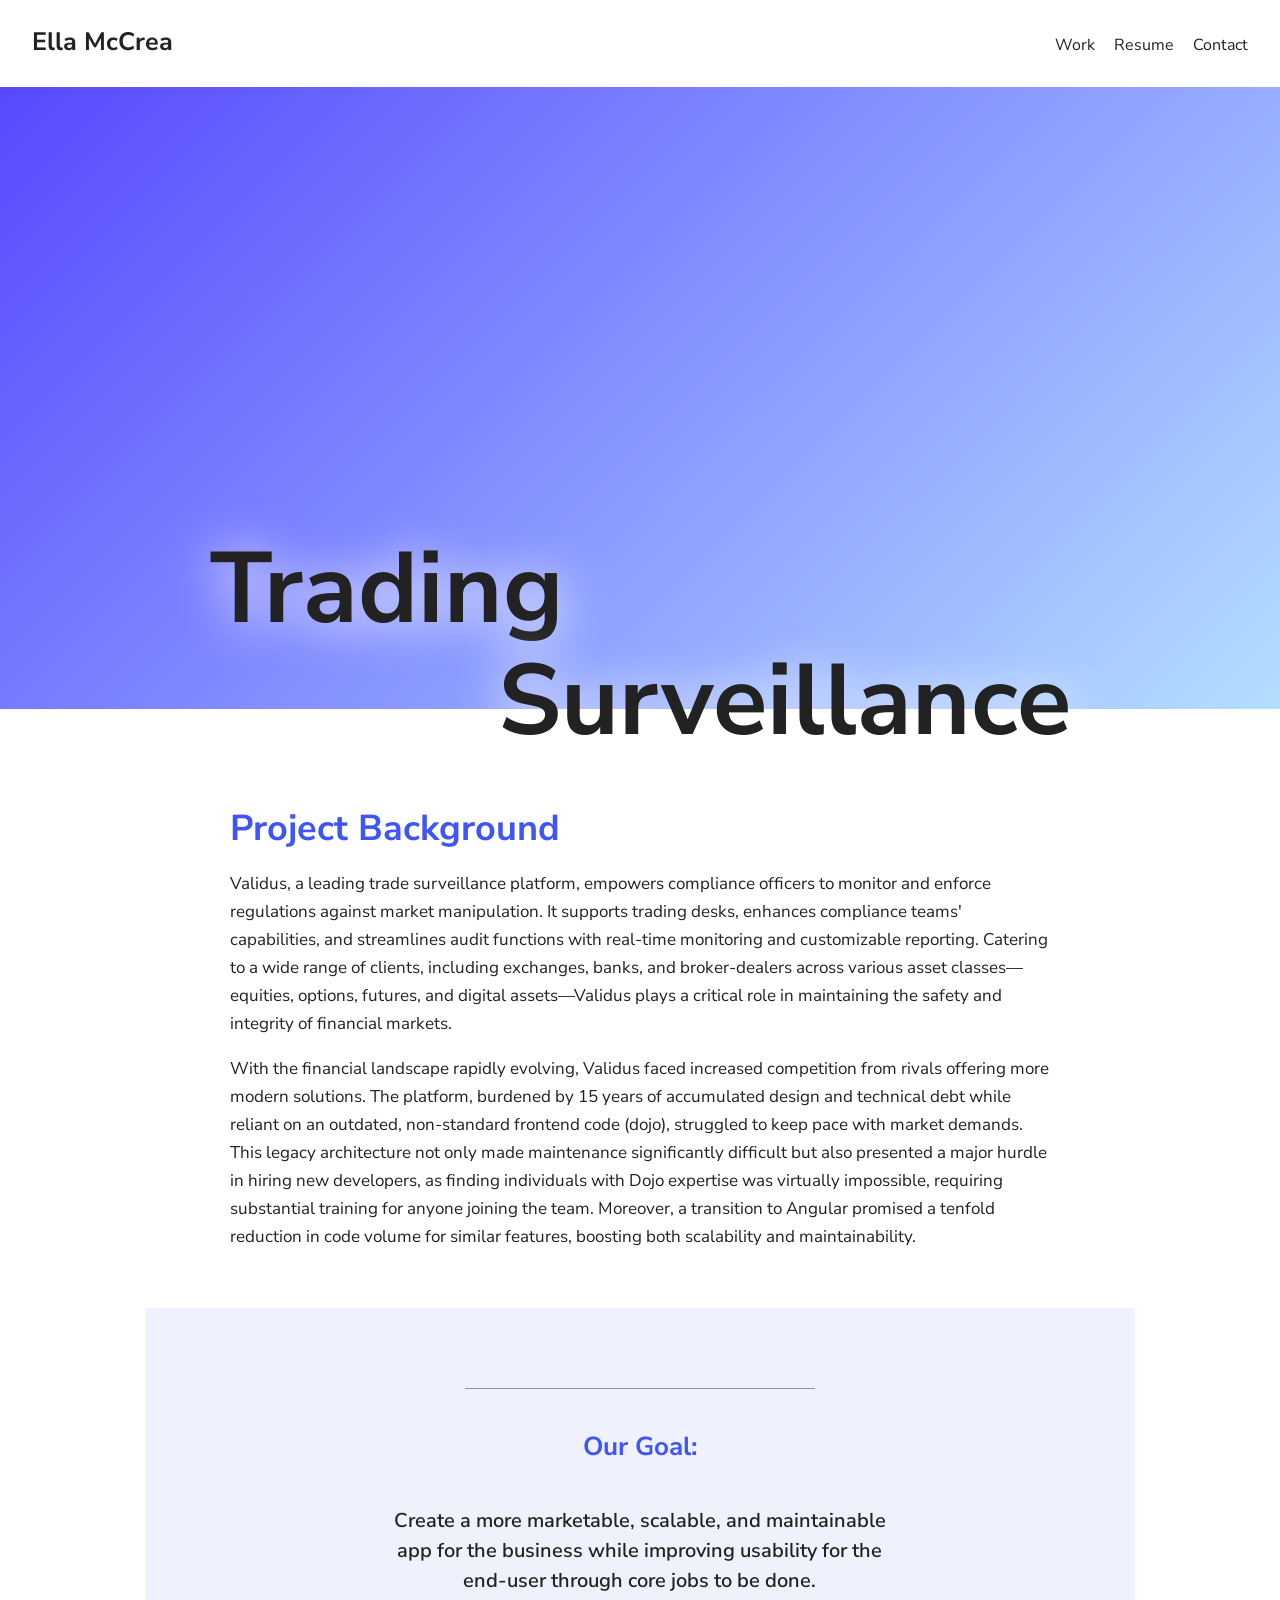
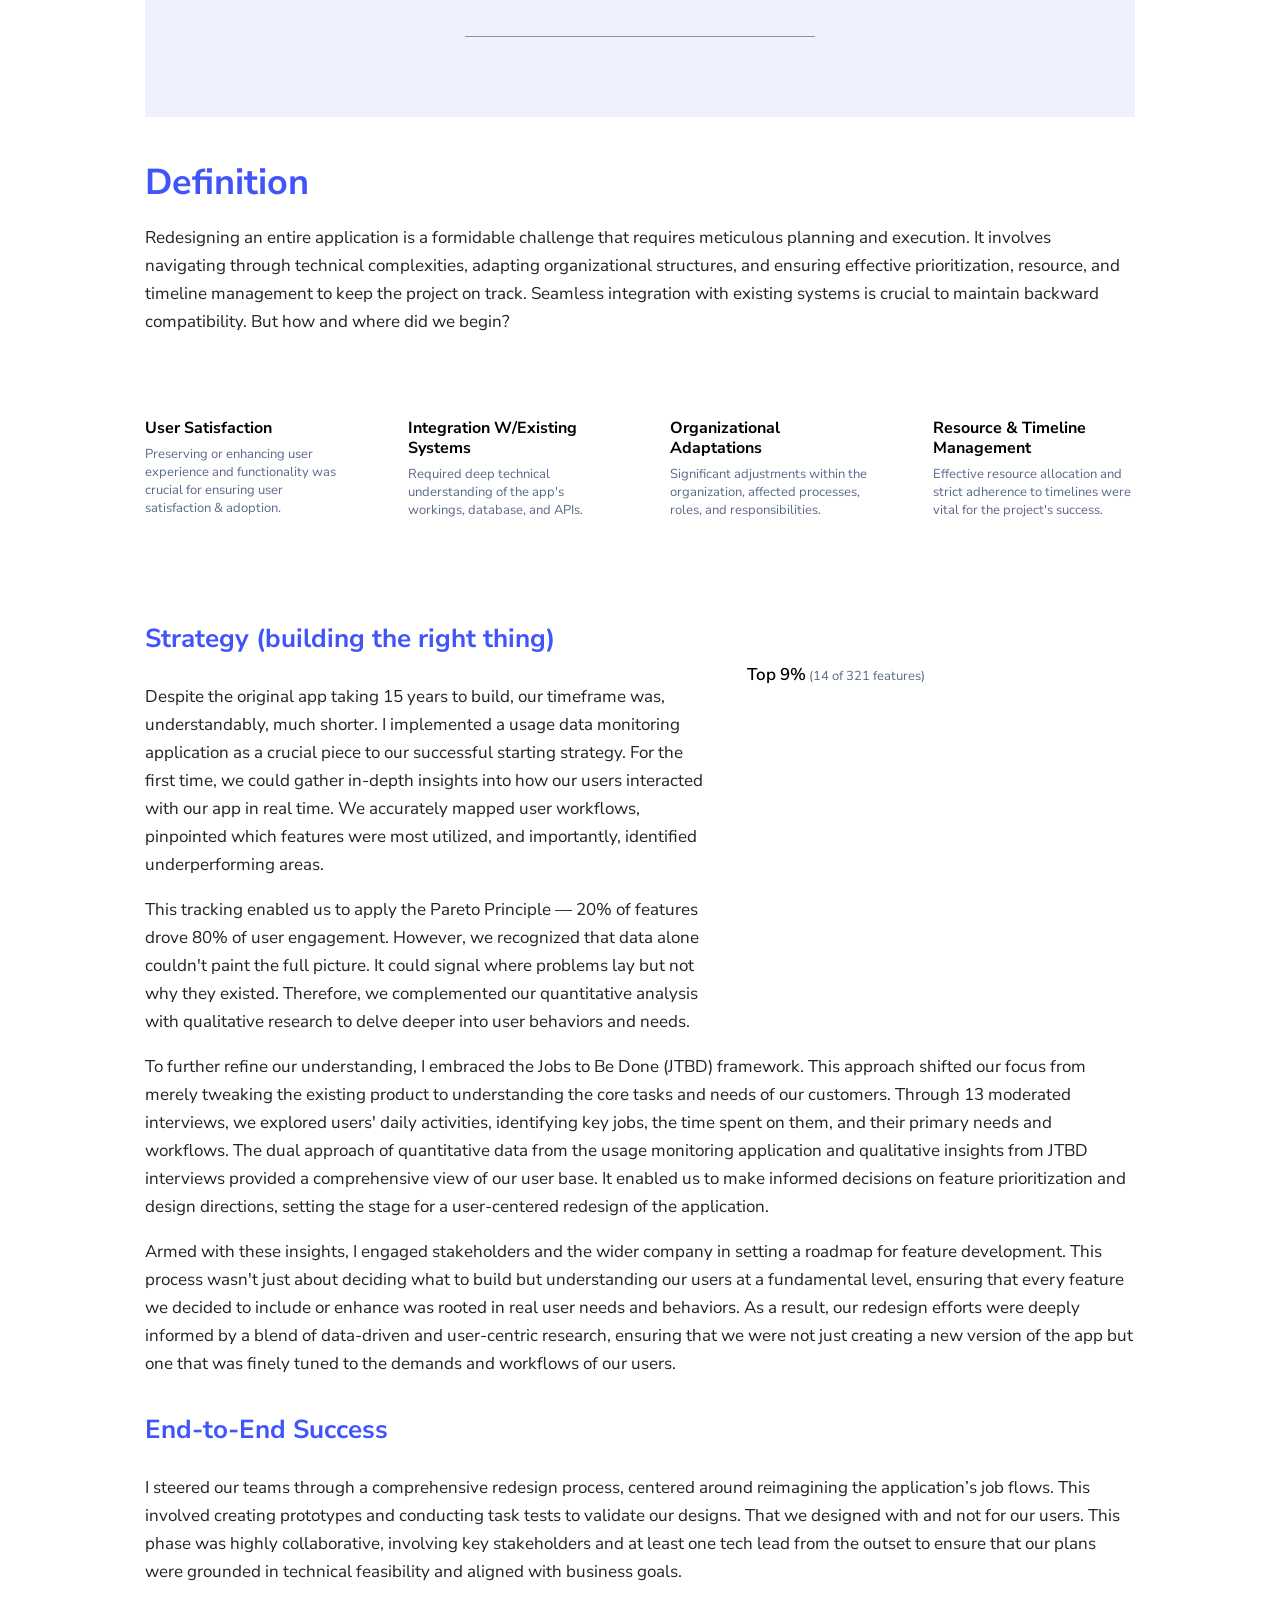
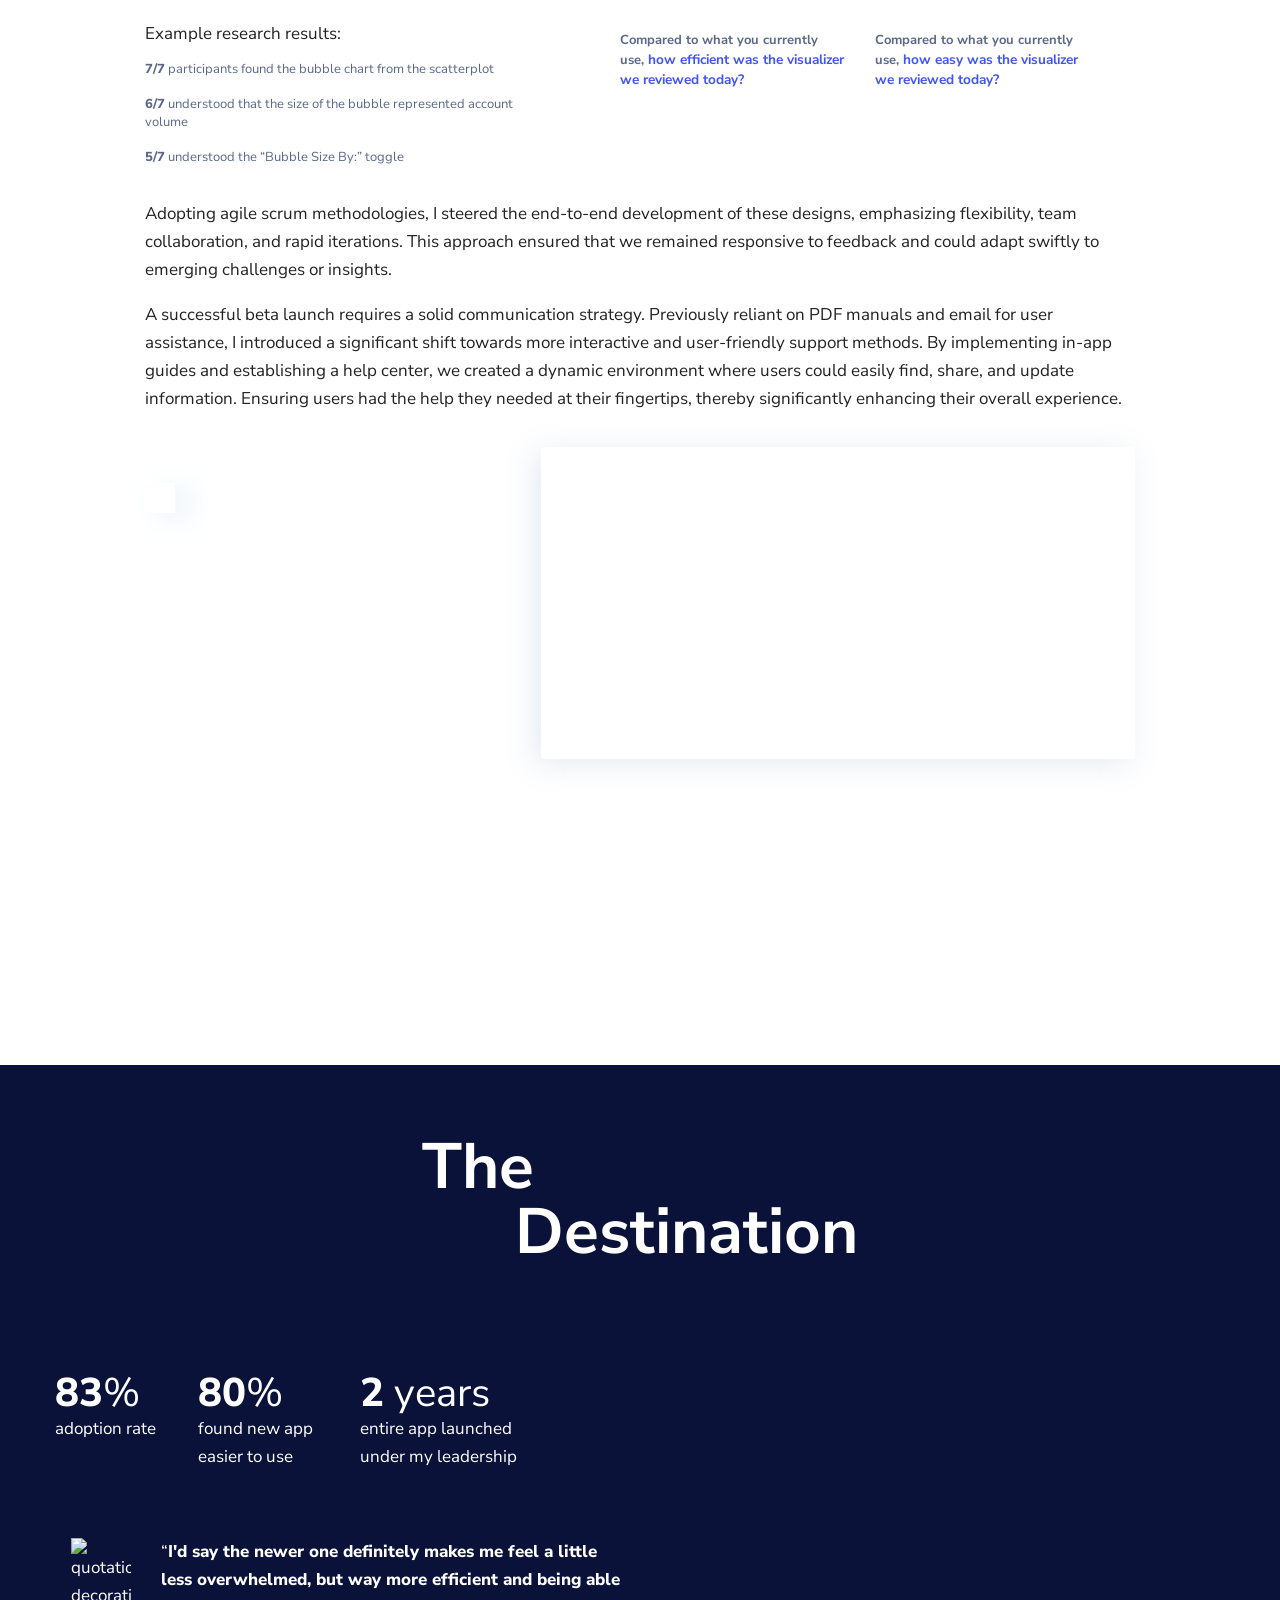
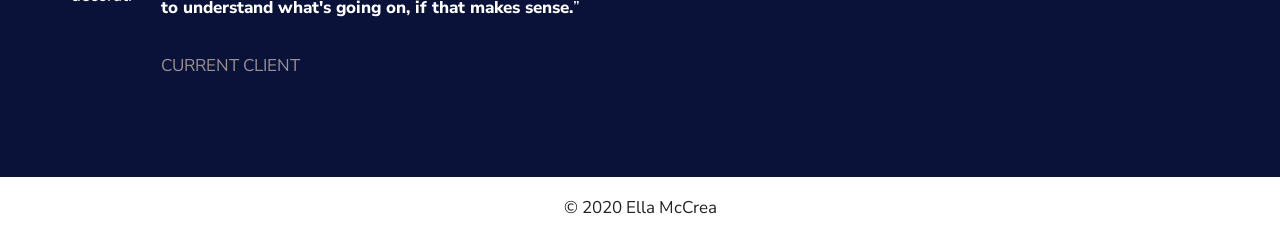
==== Compliance.html @ 506e2f79 "Add files via upload" ====
<!DOCTYPE html>
<html>
    <head>
    	<!-- This is how you create notes that aren't rendered by the browser -->
        <!-- head definitions go here -->
        <!-- there are usually meta tags in here that are used by the search engine -->
        <meta charset="UTF-8">
        <meta name="viewport" content="width=device-width,initial-scale=1">
        <title> Ella McCrea Portfolio</title>
        <link rel="stylesheet" href="style.css">
        <link rel="stylesheet" href="compliance.css">
        <!-- <link rel="stylesheet" href="framework.css"> -->
        <link href="https://fonts.googleapis.com/css2?family=Nunito+Sans:ital,wght@0,400;0,600;0,800;1,400;1,600&display=swap" rel="stylesheet">
        <!-- ^ external style sheet link -->
    </head>
    <body class="compliance">
      <section class="containerFluid nav-container">
        <nav class="website-heading">
            <h1 id="website-heading"><a href="index.html">Ella McCrea</a></h1>
            <ul class="listStyleNone">
                <li><a href="..">Work</a></li>
                <li><a href="images/EllaMcCrea-Resume.pdf" target="_blank">Resume</a></li>
                <li><a href="mailto:lisafrank66@gmail.com?subject=I%20visited%20your%20website">Contact</a></li>
            </ul>
        </nav>
      </section>
      
    <div class="hero containerFluid">
	      	<section class="row textCenter">
	      		<h1 class="headerLine"><span class="left">Trading </span><span class="right">Surveillance</span></h1>
	      	</section>
	</div>
	<main class="container">
      	<section class="row background">
      		<h2 class="colXs12 colMd10 colMdOffset1">Project Background</h2>
      		<p class="colXs12 colMd10 colMdOffset1">Validus, a leading trade surveillance platform, empowers compliance officers to monitor and enforce regulations against market manipulation. It supports trading desks, enhances compliance teams' capabilities, and streamlines audit functions with real-time monitoring and customizable reporting. Catering to a wide range of clients, including exchanges, banks, and broker-dealers across various asset classes&mdash;equities, options, futures, and digital assets&mdash;Validus plays a critical role in maintaining the safety and integrity of financial markets.</p>
			<p class="colXs12 colMd10 colMdOffset1">With the financial landscape rapidly evolving, Validus faced increased competition from rivals offering more modern solutions. The platform, burdened by 15 years of accumulated design and technical debt while reliant on an outdated, non-standard frontend code (dojo), struggled to keep pace with market demands. This legacy architecture not only made maintenance significantly difficult but also presented a major hurdle in hiring new developers, as finding individuals with Dojo expertise was virtually impossible, requiring substantial training for anyone joining the team. Moreover, a transition to Angular promised a tenfold reduction in code volume for similar features, boosting both scalability and maintainability.</p>
      	</section>
      	<section class="row text-center goal">
      		<h3 class="colXs12 colMd8 colMdOffset2">Our Goal:</h3>
      		<p class="colXs12 colMd8 colMdOffset2 lg">Create a more marketable, scalable, and maintainable app for the business while improving usability for the end-user through core jobs to be done.</p>
	      </section>
	      <section class="row definition">
      		<h2 class="colXs12">Definition</h2>
      		<p class="colXs12">Redesigning an entire application is a formidable challenge that requires meticulous planning and execution. It involves navigating through technical complexities, adapting organizational structures, and ensuring effective prioritization, resource, and timeline management to keep the project on track. Seamless integration with existing systems is crucial to maintain backward compatibility. But how and where did we begin?</p>
      	<ul class="colXs12 grid icons listStyleNone">
      		<li class="icon">
      			<img src="images/Compliance-UserSat.svg" alt="">
      			<h4>User Satisfaction</h4>
      			<small>Preserving or enhancing user experience and functionality was crucial for ensuring user satisfaction &amp; adoption.</small>
      		</li>
      		<li class="icon">
      			<img src="images/Compliance-Integration.svg" alt="">
      			<h4>Integration W/Existing Systems</h4>
      			<small>Required deep technical understanding of the app's workings, database, and APIs.</small>
      		</li>
      		<li class="icon">
      			<img src="images/Compliance-Org.svg" alt="">
      			<h4>Organizational Adaptations</h4>
      			<small>Significant adjustments within the organization, affected processes, roles, and responsibilities.</small>
      		</li>
      		<li class="icon">
      			<img src="images/Compliance-roadmap.svg" alt="">
      			<h4>Resource &amp; Timeline Management</h4>
      			<small>Effective resource allocation and strict adherence to timelines were vital for the project's success.</small>
      		</li>
      	</ul>
      	</section>
      	<section class="row strategy">
      		<h3 class="colXs12">Strategy (building the right thing)</h3>
      		<div class="grid colXs12">
	      		<p>Despite the original app taking 15 years to build, our timeframe was, understandably, much shorter. I implemented a usage data monitoring application as a crucial piece to our successful starting strategy. For the first time, we could gather in-depth insights into how our users interacted with our app in real time. We accurately mapped user workflows, pinpointed which features were most utilized, and importantly, identified underperforming areas.</p>
	      		<p>This tracking enabled us to apply the Pareto Principle &mdash; 20% of features drove 80% of user engagement. However, we recognized that data alone couldn't paint the full picture. It could signal where problems lay but not why they existed. Therefore, we complemented our quantitative analysis with qualitative research to delve deeper into user behaviors and needs.</p>
	      	<figure>
	      		<img src="images/Compliance_Features_Clicks.png" alt="">
	      		<figcaption><strong>Top 9%</strong> (14 of 321 features)</figcaption>
	      	</figure>
	      	</div>
	      	<p class="colXs12">To further refine our understanding, I embraced the Jobs to Be Done (JTBD) framework. This approach shifted our focus from merely tweaking the existing product to understanding the core tasks and needs of our customers. Through 13 moderated interviews, we explored users' daily activities, identifying key jobs, the time spent on them, and their primary needs and workflows. The dual approach of quantitative data from the usage monitoring application and qualitative insights from JTBD interviews provided a comprehensive view of our user base. It enabled us to make informed decisions on feature prioritization and design directions, setting the stage for a user-centered redesign of the application.</p>
			<p class="colXs12">Armed with these insights, I engaged stakeholders and the wider company in setting a roadmap for feature development. This process wasn't just about deciding what to build but understanding our users at a fundamental level, ensuring that every feature we decided to include or enhance was rooted in real user needs and behaviors. As a result, our redesign efforts were deeply informed by a blend of data-driven and user-centric research, ensuring that we were not just creating a new version of the app but one that was finely tuned to the demands and workflows of our users.</p>
					<img src="images/Compliance-J2BD.png" alt="">
				</section>
				<section class="row success">
      		<h3 class="colXs12">End-to-End Success</h3>
      		<p class="colXs12">I steered our teams through a comprehensive redesign process, centered around reimagining the application&rsquo;s job flows. This involved creating prototypes and conducting task tests to validate our designs. That we designed with and not for our users. This phase was highly collaborative, involving key stakeholders and at least one tech lead from the outset to ensure that our plans were grounded in technical feasibility and aligned with business goals.</p>
      	</section>
      	<section class="row research">
      		<div class="colXs12 colSm6 colMd4 colLg5">
      				<p>Example research results:</p>
      				<ul class="listStyleNone">
								<li><strong>7/7</strong> participants found the bubble chart from the scatterplot</li>
								<li><strong>6/7</strong> understood that the size of the bubble represented account volume</li>
								<li><strong>5/7</strong> understood the &ldquo;Bubble Size By:&rdquo; toggle</li>
							</ul>
      			</div>
                <div class="questions">
      			<figure class="colXs12 colSm6 colLg3">
      				<figcaption>Compared to what you currently use, <em>how efficient was the visualizer we reviewed today?</em></figcaption>
      				<img src="images/Compliance-efficient.png" alt="">
      			</figure>	
      			<figure class="colXs12 colSm6 colLg3">
      				<figcaption>Compared to what you currently use, <em>how easy was the visualizer we reviewed today?</em></figcaption>
      				<img src="images/Compliance-easy.png" alt="">
      			</figure>
                </div>		
      		</div>
      	</section>
      	<section class="row success">
      		<p class="colXs12">Adopting agile scrum methodologies, I steered the end-to-end development of these designs, emphasizing flexibility, team collaboration, and rapid iterations. This approach ensured that we remained responsive to feedback and could adapt swiftly to emerging challenges or insights.</p>
			<p class="colXs12">A successful beta launch requires a solid communication strategy. Previously reliant on PDF manuals and email for user assistance, I introduced a significant shift towards more interactive and user-friendly support methods. By implementing in-app guides and establishing a help center, we created a dynamic environment where users could easily find, share, and update information. Ensuring users had the help they needed at their fingertips, thereby significantly enhancing their overall experience.</p>
        </section>
        <section class="graphics layered">
            <img src="images/Compliance-Help.png" alt="">
            <video poster="images/Compliance_Video_Poster.png" preload>
                <source src="images/Compliance-video1.mp4" type="video/mp4" />
            </video>
        </section>
            
      	</section>
      	<section class="row video text-center">
                <video playsinline width="800px" height="auto" class="layeredVid" poster="" >
                    <source src="images/Compliance-video2.mp4" type="video/mp4" />
            </video>
      	</section>
      </main>
      <section class="containerFluid last">
      	<div class="row destination">
      		<h3 class="headerLine"><span class="left">The</span><span class="right">Destination</span></h3>
      		<div class="colXs10 colSm6">
      			<ul class="statistics listStyleNone flex">
      				<li><span class="lg"><strong>83</strong>%</span><br/>adoption rate</li>
      				<li><span class="lg"><strong>80</strong>%</span><br/>found new app easier to use</li>
      				<li><span class="lg"><img src="images/Compliance-arrow.svg" alt=""><strong>2</strong> years</span><br/>entire app launched under my leadership</li>
      			</ul>
      			<div class="quote flex">
		      		<img src="images/Compliance-quote.svg" alt="quotation decoration">
		      		<blockquote><strong>I'd say the newer one definitely makes me feel a little less overwhelmed, but way more efficient and being able to understand what's going on, if that makes sense.</strong></blockquote>
		      			<p class="source">Current Client</p>
		      	</div>
      		</div>
      		<img class="colXs6 colXsOffset3 colSm4 colSmOffset1 transparent" src="images/Compliance-FooterUI.png" alt="gif of working prototype">
      	</div>
      </section>

      <footer class="containerFluid">
        <section class="row">
          <div class="colXs12 text-center"><small class="text-center">&copy; 2020 Ella McCrea</small></div>
        </section>
      </footer>
    </body>
  </html>
---- style.css ----
/*
Project: Ella McCrea Portfolio Website;
Description: Standard reset, framework, and global site styles;
Author: Ella McCrea & Paul Capetola;
Version: 7.13.2020;

 * This Cascading Style Sheet contains elements of Twitter Bootstrapv3.1.1 (http://getbootstrap.com)
 * Copyright 2011-2016 Twitter, Inc.
 * Licensed under MIT (https://github.com/twbs/bootstrap/blob/master/LICENSE)
 */
/* ================================================================================================== */

/*--------------------------------------------------------------
>>> TABLE OF CONTENTS:
----------------------------------------------------------------
#1.0.0 - Reset
#2.0.0 - Framework Elements
  #2.1.0 - XS Columns
    #2.1.1 - Structure
    #2.1.2 - Push & Pull
    #2.1.3 - Offsets
    #2.1.4 - Resets
  #2.2.0 - SM Columns
    #2.2.1 - Structure
    #2.2.2 - Push & Pull
    #2.2.3 - Offsets
    #2.2.4 - Resets
  #2.3.0 - MD Columns
    #2.3.1 - Structure
    #2.3.2 - Push & Pull
    #2.3.3 - Offsets
    #2.3.4 - Resets
  #2.4.0 - LG Columns
    #2.4.1 - Structure
    #2.4.2 - Push & Pull
    #2.4.3 - Offsets
    #2.4.4 - Resets
  #2.5.0 - Flex-Row
#3.0.0 - Visibility
#4.0.0 - Alignments & Clearings
#5.0.0 - Typography
  #5.1.0 - Fonts
    #5.1.1 - Raleway
    #5.1.2 - Lato
  #5.2.0 - Typographic Styles
#6.0.0 - Navigation
  #6.1.0 - Basic Navigation Styles
  #6.2.0 - Sticky Navigation Styles
#7.0.0 - Global Elements
  #7.1.0 - Link Styles
  #7.2.0 - List Styles
#8.0.0- Main Portfolio Grid
#9.0.0 Global Portfolio Subpages
#10.0 .0- Footer
#11.0.0 - Global Mobile Responsive

--------------------------------------------------------------*/

/*--------------------------------------------------------------
#1.0.0 - Reset
--------------------------------------------------------------*/
html, body, div, span, applet, object, iframe,
h1, h2, h3, h4, h5, h6, p, blockquote, pre,
a, abbr, acronym, address, big, cite, code,
del, dfn, em, font, ins, kbd, q, s, samp,
small, strike, strong, sub, sup, tt, var,
dl, dt, dd, ol, ul, li,
fieldset, form, label, legend,
table, caption, tbody, tfoot, thead, tr, th, td {
  border: 0;
  font-family: inherit;
  font-size: 100%;
  font-style: inherit;
  font-weight: inherit;
  margin: 0;
  outline: 0;
  padding: 0;
  vertical-align: baseline;
}

html {
  font-size: 62.5%; /* Corrects text resizing oddly in IE6/7 when body font-size is set using em units http://clagnut.com/blog/348/#c790 */
  font-size: 10px; /* Corrects text resizing oddly when browsers zoom text only */
  height: 100%;
  overflow-y: scroll; /* Keeps page centered in all browsers regardless of content height */
  -webkit-text-size-adjust: 100%; /* Prevents iOS text size adjust after orientation change, without disabling user zoom */
  -ms-text-size-adjust:     100%; /* www.456bereastreet.com/archive/201012/controlling_text_size_in_safari_for_ios_without_disabling_user_zoom/ */
}

*,
*:before,
*:after { /* apply a natural box layout model to all elements; see http://www.paulirish.com/2012/box-sizing-border-box-ftw/ */
  -webkit-box-sizing: border-box; /* Not needed for modern webkit but still used by Blackberry Browser 7.0; see http://caniuse.com/#search=box-sizing */
  -moz-box-sizing:    border-box; /* Still needed for Firefox 28; see http://caniuse.com/#search=box-sizing */
  box-sizing:         border-box;
}

body {
  position: relative;
  background: #fff; /* Fallback for when there is no custom background color defined. */
  min-height: 100%;
  overflow-x: hidden;
}

body::before, body::after { content: ''; display: table; }
body::after { clear: both; }

article,
aside,
details,
figcaption,
figure,
footer,
header,
main,
nav,
section {
  display: block;
}

ol,
ul {
  list-style: none;
}

table { /* tables still need 'cellspacing="0"' in the markup */
  border-collapse: separate;
  border-spacing: 0;
}

caption,
th,
td {
  font-weight: normal;
  text-align: left;
}
blockquote:before, q:before { content: "\201C"; }
blockquote:after, q:after { content: "\201D"; }

blockquote, q {
  quotes: '“' 'ˮ' '‘' '’';
}

a:focus {
  outline: thin dotted;
}

a:hover,
a:active {
  outline: 0;
}

a img {
  border: 0;
}

div#primary.content-area { overflow: hidden; }

/*--------------------------------------------------------------
#2.0.0 Framework Elements
--------------------------------------------------------------*/
.container {
  margin-right: auto;
  margin-left: auto;
  padding-left: 15px;
  padding-right: 15px;
}

.containerFluid {
  margin-right: auto;
  margin-left: auto;
}

.container:before,
.container:after,
.containerFluid:before,
.containerFluid:after,
.row:before,
.row:after {
  content: " ";
  display: table;
}
.container:after,
.containerFluid:after,
.row:after {
  clear: both;
}

.row {
  margin-left: -15px;
  margin-right: -15px;
}
.containerFluid > .row {
  margin-left: 0;
  margin-right: 0;
}

.colXs1, .colSm1, .colMd1, .colLg1, .colXs2, .colSm2, .colMd2, .colLg2, .colXs3, .colSm3, .colMd3, .colLg3, .colXs4, .colSm4, .colMd4, .colLg4, .colXs5, .colSm5, .colMd5, .colLg5, .colXs6, .colSm6, .colMd6, .colLg6, .colXs7, .colSm7, .colMd7, .colLg7, .colXs8, .colSm8, .colMd8, .colLg8, .colXs9, .colSm9, .colMd9, .colLg9, .colXs10, .colSm10, .colMd10, .colLg10, .colXs11, .colSm11, .colMd11, .colLg11, .colXs12, .colSm12, .colMd12, .colLg12 {
  position: relative;
  min-height: 1px;
  padding-left: 15px;
  padding-right: 15px;
}

.breakout {
  position: relative;
  display: block;
  width: 100vw;
  margin-left: 0; /* Look into doing this with .js depending on browser support. */
}

.flex {
  display: -webkit-box; 
  display: -moz-box; 
  display: -ms-flexbox; 
  display: -webkit-flex; 
  display: flex;
}
.flex.wrap {
  -webkit-box-lines: multiple;
     -moz-box-lines: multiple;
      -ms-flex-wrap: wrap;
  -webkit-flex-wrap: wrap;
          flex-wrap: wrap;
}

.hide { display: none !important; }
.show { display: block !important; }

.invisible { visibility: hidden; }

.textHide {
  font: 0/0 a;
  color: transparent;
  text-shadow: none;
  background-color: transparent;
  border: 0;
}

.hidden {
  display: none !important;
  visibility: hidden !important;
}

@-ms-viewport {
  width: device-width;
}

/* #2.1.0 XS Columns ******************************************
--------------------------------------------------------------*/
[class^="col"] {
  width: 100%;
}
@media screen and (min-width: 481px) {

/* #2.1.1 - Structure */
.colXs1, .colXs2, .colXs3, .colXs4, .colXs5, .colXs6, .colXs7, .colXs8, .colXs9, .colXs10, .colXs11, .colXs12 {
  float: left;
}

.colXs12 { width: 100%; }
.colXs11 { width: 91.66666667%; }
.colXs10 { width: 83.33333333%; }
.colXs9 { width: 75%; }
.colXs8 { width: 66.66666667%; }
.colXs7 { width: 58.33333333%; }
.colXs6 { width: 50%; }
.colXs5 { width: 41.66666667%; }
.colXs4 { width: 33.33333333%; }
.colXs3 { width: 25%; }
.colXs2 { width: 16.66666667%; }
.colXs1 { width: 8.33333333%; }

/* #2.1.2 Push & Pull */
.colXsPull12 { right: 100%; }
.colXsPull11 { right: 91.66666667%; }
.colXsPull10 { right: 83.33333333%; }
.colXsPull9 { right: 75%; }
.colXsPull8 { right: 66.66666667%; }
.colXsPull7 { right: 58.33333333%; }
.colXsPull6 {  right: 50%; }
.colXsPull5 { right: 41.66666667%; }
.colXsPull4 { right: 33.33333333%; }
.colXsPull3 { right: 25%; }
.colXsPull2 { right: 16.66666667%; }
.colXsPull1 { right: 8.33333333%; }
.colXsPullHalf { right: 4.16666667%; }
.colXsPull0 { right: 0%; }

.colXsPush12 { left: 100%; }
.colXsPush11 { left: 91.66666667%; }
.colXsPush10 { left: 83.33333333%; }
.colXsPush9 { left: 75%; }
.colXsPush8 { left: 66.66666667%; }
.colXsPush7 { left: 58.33333333%; }
.colXsPush6 { left: 50%; }
.colXsPush5 { left: 41.66666667%; }
.colXsPush4 { left: 33.33333333%; }
.colXsPush3 { left: 25%; }
.colXsPush2 { left: 16.66666667%; }
.colXsPush1 { left: 8.33333333%; }
.colXsPushHalf { left: 4.16666667%; }
.colXsPush0 { left: 0%; }

/* #2.1.3 Offsets */
.colXsOffset12 { margin-left: 100%; }
.colXsOffset11 { margin-left: 91.66666667%; }
.colXsOffset10 { margin-left: 83.33333333%; }
.colXsOffset9 { margin-left: 75%; }
.colXsOffset8 { margin-left: 66.66666667%; }
.colXsOffset7 { margin-left: 58.33333333%; }
.colXsOffset6 { margin-left: 50%; }
.colXsOffset5 { margin-left: 41.66666667%; }
.colXsOffset4 { margin-left: 33.33333333%; }
.colXsOffset3 { margin-left: 25%; }
.colXsOffset2 { margin-left: 16.66666667%; }
.colXsOffset1 { margin-left: 8.33333333%; }
.colXsOffsetHalf { margin-left: 4.16666667%; }
.colXsOffset0 { margin-left: 0%; }

/* #2.1.4 Resets */
.colXsReset12 { margin-left: -100%; }
.colXsReset11 { margin-left: -91.66666667%; }
.colXsReset10 { margin-left: -83.33333333%; }
.colXsReset9 { margin-left: -75%; }
.colXsReset8 { margin-left: -66.66666667%; }
.colXsReset7 { margin-left: -58.33333333%; }
.colXsReset6 { margin-left: -50%; }
.colXsReset5 { margin-left: -41.66666667%; }
.colXsReset4 { margin-left: -33.33333333%; }
.colXsReset3 { margin-left: -25%; }
.colXsReset2 { margin-left: -16.66666667%; }
.colXsReset1 { margin-left: -8.33333333%; }
.colXsResetHalf { margin-left: -4.16666667%; }
.colXsReset0 { margin-left: -0%; }

}

/* #2.2.0 SM Columns *******************************************
--------------------------------------------------------------*/
@media (min-width: 768px) {

/* #2.2.1 Structure */
  .container {
    width: 750px;
  }

  .breakout {
    margin-left: calc((100vw - 750px) / -2);
  }

  .colSm1, .colSm2, .colSm3, .colSm4, .colSm5, .colSm6, .colSm7, .colSm8, .colSm9, .colSm10, .colSm11, .colSm12 {
    float: left;
  }

  .colSm12 { width: 100%; }
  .colSm11 { width: 91.66666667%; }
  .colSm10 { width: 83.33333333%; }
  .colSm9 { width: 75%; }
  .colSm8 { width: 66.66666667%; }
  .colSm7 { width: 58.33333333%; }
  .colSm6 { width: 50%; }
  .colSm5 { width: 41.66666667%; }
  .colSm4 { width: 33.33333333%; }
  .colSm3 { width: 25%; }
  .colSm2 { width: 16.66666667%; }
  .colSm1 { width: 8.33333333%; }

/* #2.2.2 Push & Pull */
  .colSmPull12 { right: 100%; }
  .colSmPull11 { right: 91.66666667%; }
  .colSmPull10 { right: 83.33333333%; }
  .colSmPull9 { right: 75%; }
  .colSmPull8 { right: 66.66666667%; }
  .colSmPull7 { right: 58.33333333%; }
  .colSmPull6 { right: 50%; }
  .colSmPull5 { right: 41.66666667%; }
  .colSmPull4 { right: 33.33333333%; }
  .colSmPull3 { right: 25%; }
  .colSmPull2 { right: 16.66666667%; }
  .colSmPull1 { right: 8.33333333%; }
  .colSmPullHalf { right: 4.16666667%; }
  .colSmPull0 { right: 0%; }

  .colSmPush12 { left: 100%; }
  .colSmPush11 { left: 91.66666667%; }
  .colSmPush10 { left: 83.33333333%; }
  .colSmPush9 { left: 75%; }
  .colSmPush8 { left: 66.66666667%; }
  .colSmPush7 { left: 58.33333333%; }
  .colSmPush6 { left: 50%; }
  .colSmPush5 { left: 41.66666667%; }
  .colSmPush4 { left: 33.33333333%; }
  .colSmPush3 { left: 25%; }
  .colSmPush2 { left: 16.66666667%; }
  .colSmPush1 { left: 8.33333333%; }
  .colSmPushHalf { left: 4.16666667%; }
  .colSmPush0 { left: 0%; }

/* #2.2.3 Offsets */
  .colSmOffset12 { margin-left: 100%; }
  .colSmOffset11 { margin-left: 91.66666667%; }
  .colSmOffset10 { margin-left: 83.33333333%; }
  .colSmOffset9 { margin-left: 75%; }
  .colSmOffset8 { margin-left: 66.66666667%; }
  .colSmOffset7 { margin-left: 58.33333333%; }
  .colSmOffset6 { margin-left: 50%; }
  .colSmOffset5 { margin-left: 41.66666667%; }
  .colSmOffset4 { margin-left: 33.33333333%; }
  .colSmOffset3 { margin-left: 25%; }
  .colSmOffset2 { margin-left: 16.66666667%; }
  .colSmOffset1 { margin-left: 8.33333333%; }
  .colSmOffsetHalf { margin-left: 4.16666667%; }
  .colSmOffset0 { margin-left: 0%; }

/* #2.2.4 Resets */
  [class*="colSmReset"]:not(.colSMReset0) { margin-top: 1.48em; }

  .colSmReset12 { margin-left: -100%; }
  .colSmReset11 { margin-left: -91.66666667%; }
  .colSmReset10 { margin-left: -83.33333333%; }
  .colSmReset9 { margin-left: -75%; }
  .colSmReset8 { margin-left: -66.66666667%; }
  .colSmReset7 { margin-left: -58.33333333%; }
  .colSmReset6 { margin-left: -50%; }
  .colSmReset5 { margin-left: -41.66666667%; }
  .colSmReset4 { margin-left: -33.33333333%; }
  .colSmReset3 { margin-left: -25%; }
  .colSmReset2 { margin-left: -16.66666667%; }
  .colSmReset1 { margin-left: -8.33333333%; }
  .colSmResetHalf { margin-left: -4.16666667%; }
  .colSmReset0 { margin-left: -0%; }
}

/* #2.3.0 MD Columns ******************************************
--------------------------------------------------------------*/
@media (min-width: 992px) {

/* #2.3.1 Structure */
  .container {
    width: 970px;
  }

  .breakout {
    margin-left: calc((100vw - 970px) / -2);
  }

  .colMd1, .colMd2, .colMd3, .colMd4, .colMd5, .colMd6, .colMd7, .colMd8, .colMd9, .colMd10, .colMd11, .colMd12 {
    float: left;
  }

  .colMd12 { width: 100%; }
  .colMd11 { width: 91.66666667%; }
  .colMd10 { width: 83.33333333%; }
  .colMd9 { width: 75%; }
  .colMd8 { width: 66.66666667%; }
  .colMd7 { width: 58.33333333%; }
  .colMd6 { width: 50%; }
  .colMd5 { width: 41.66666667%; }
  .colMd4 { width: 33.33333333%; }
  .colMd3 { width: 25%; }
  .colMd2 { width: 16.66666667%; }
  .colMd1 { width: 8.33333333%; }

/* #2.3.2 Push & Pull */
  .colMdPull12 { right: 100%; }
  .colMdPull11 { right: 91.66666667%; }
  .colMdPull10 { right: 83.33333333%; }
  .colMdPull9 { right: 75%; }
  .colMdPull8 { right: 66.66666667%; }
  .colMdPull7 { right: 58.33333333%; }
  .colMdPull6 { right: 50%; }
  .colMdPull5 { right: 41.66666667%; }
  .colMdPull4 { right: 33.33333333%; }
  .colMdPull3 { right: 25%; }
  .colMdPull2 { right: 16.66666667%; }
  .colMdPull1 { right: 8.33333333%; }
  .colMdPullHalf { right: 4.16666667%; }
  .colMdPull0 { right: 0%; }

  .colMdPush12 { left: 100%; }
  .colMdPush11 { left: 91.66666667%; }
  .colMdPush10 { left: 83.33333333%; }
  .colMdPush9 { left: 75%; }
  .colMdPush8 { left: 66.66666667%; }
  .colMdPush7 { left: 58.33333333%; }
  .colMdPush6 { left: 50%; }
  .colMdPush5 { left: 41.66666667%; }
  .colMdPush4 { left: 33.33333333%; }
  .colMdPush3 { left: 25%; }
  .colMdPush2 { left: 16.66666667%; }
  .colMdPush1 { left: 8.33333333%; }
  .colMdPushHalf { left: 4.16666667%; }
  .colMdPush0 { left: 0%; }

/* #2.3.3 Offsets */
  .colMdOffset12 { margin-left: 100%; }
  .colMdOffset11 { margin-left: 91.66666667%; }
  .colMdOffset10 { margin-left: 83.33333333%; }
  .colMdOffset9 { margin-left: 75%; }
  .colMdOffset8 { margin-left: 66.66666667%; }
  .colMdOffset7 { margin-left: 58.33333333%; }
  .colMdOffset6 { margin-left: 50%; }
  .colMdOffset5 { margin-left: 41.66666667%; }
  .colMdOffset4 { margin-left: 33.33333333%; }
  .colMdOffset3 { margin-left: 25%; }
  .colMdOffset2 { margin-left: 16.66666667%; }
  .colMdOffset1 { margin-left: 8.33333333%; }
  .colMdOffsetHalf { margin-left: 4.16666667%; }
  .colMdOffset0 { margin-left: 0%; }

/* #2.3.4 Resets */
  [class*="colMdReset"]:not(.colMdReset0) { margin-top: 1.48em; }

  .colMdReset12 { margin-left: -100%; }
  .colMdReset11 { margin-left: -91.66666667%; }
  .colMdReset10 { margin-left: -83.33333333%; }
  .colMdReset9 { margin-left: -75%; }
  .colMdReset8 { margin-left: -66.66666667%; }
  .colMdReset7 { margin-left: -58.33333333%; }
  .colMdReset6 { margin-left: -50%; }
  .colMdReset5 { margin-left: -41.66666667%; }
  .colMdReset4 { margin-left: -33.33333333%; }
  .colMdReset3 { margin-left: -25%; }
  .colMdReset2 { margin-left: -16.66666667%; }
  .colMdReset1 { margin-left: -8.33333333%; }
  .colMdResetHalf { margin-left: -4.16666667%; }
  .colMdReset0 { margin-left: -0%; }
}

/* #2.4.0 LG Columns ******************************************
--------------------------------------------------------------*/
@media (min-width: 1200px) {

/* #2.4.1 Structure */
  .container {
    width: 1020px;
  }

  .breakout {
    margin-left: calc((100vw - 1170px) / -2);
  }

  .colLg1, .colLg2, .colLg3, .colLg4, .colLg5, .colLg6, .colLg7, .colLg8, .colLg9, .colLg10, .colLg11, .colLg12 {
    float: left;
  }
  
  .colLg12 { width: 100%; }
  .colLg11 { width: 91.66666667%; }
  .colLg10 { width: 83.33333333%; }
  .colLg9 { width: 75%; }
  .colLg8 { width: 66.66666667%; }
  .colLg7 { width: 58.33333333%; }
  .colLg6 { width: 50%; }
  .colLg5 { width: 41.66666667%; }
  .colLg4 { width: 33.33333333%; }
  .colLg3 { width: 25%; }
  .colLg2 { width: 16.66666667%; }
  .colLg1 { width: 8.33333333%; }

/* #2.4.2 Push & Pull */  
  .colLgPull12 { right: 100%; }
  .colLgPull11 { right: 91.66666667%; }
  .colLgPull10 { right: 83.33333333%; }
  .colLgPull9 { right: 75%; }
  .colLgPull8 { right: 66.66666667%; }
  .colLgPull7 { right: 58.33333333%; }
  .colLgPull6 { right: 50%; }
  .colLgPull5 { right: 41.66666667%; }
  .colLgPull4 { right: 33.33333333%; }
  .colLgPull3 { right: 25%; }
  .colLgPull2 { right: 16.66666667%; }
  .colLgPull1 { right: 8.33333333%; }
  .colLgPullHalf { right: 4.16666667%; }
  .colLgPull0 { right: 0%; }
  
  .colLgPush12 { left: 100%; }
  .colLgPush11 { left: 91.66666667%; }
  .colLgPush10 { left: 83.33333333%; }
  .colLgPush9 { left: 75%; }
  .colLgPush8 { left: 66.66666667%; }
  .colLgPush7 { left: 58.33333333%; }
  .colLgPush6 { left: 50%; }
  .colLgPush5 { left: 41.66666667%; }
  .colLgPush4 { left: 33.33333333%; }
  .colLgPush3 { left: 25%; }
  .colLgPush2 { left: 16.66666667%; }
  .colLgPush1 { left: 8.33333333%; }
  .colLgPushHalf { left: 4.16666667%; }
  .colLgPush0 { left: 0%; }

/* #2.4.3 Offsets */  
  .colLgOffset12 { margin-left: 100%; }
  .colLgOffset11 { margin-left: 91.66666667%; }
  .colLgOffset10 { margin-left: 83.33333333%; }
  .colLgOffset9 { margin-left: 75%; }
  .colLgOffset8 { margin-left: 66.66666667%; }
  .colLgOffset7 { margin-left: 58.33333333%; }
  .colLgOffset6 { margin-left: 50%; }
  .colLgOffset5 { margin-left: 41.66666667%; }
  .colLgOffset4 { margin-left: 33.33333333%; }
  .colLgOffset3 { margin-left: 25%; }
  .colLgOffset2 { margin-left: 16.66666667%; }
  .colLgOffset1 { margin-left: 8.33333333%; }
  .colLgOffsetHalf { margin-left: 4.16666667%; }
  .colLgOffset0 { margin-left: 0%; }

/* #2.4.4 Resets */  
  [class*="colLgReset"]:not(.colLgReset0) { margin-top: 1.48em; }

  .colLgReset12 { margin-left: -100%; }
  .colLgReset11 { margin-left: -91.66666667%; }
  .colLgReset10 { margin-left: -83.33333333%; }
  .colLgReset9 { margin-left: -75%; }
  .colLgReset8 { margin-left: -66.66666667%; }
  .colLgReset7 { margin-left: -58.33333333%; }
  .colLgReset6 { margin-left: -50%; }
  .colLgReset5 { margin-left: -41.66666667%; }
  .colLgReset4 { margin-left: -33.33333333%; }
  .colLgReset3 { margin-left: -25%; }
  .colLgReset2 { margin-left: -16.66666667%; }
  .colLgReset1 { margin-left: -8.33333333%; }
  .colSmResetHalf { margin-left: -4.16666667%; }
  .colLgReset0 { margin-left: -0%; }
}

/* #2.5.0 Flex Row *********************************************
--------------------------------------------------------------*/
.flexRow {
  width: 100%;

  display: -webkit-box; 
  display: -moz-box; 
  display: -ms-flexbox; 
  display: -webkit-flex; 
  display: flex; 

  -webkit-box-lines: multiple; 
     -moz-box-lines: multiple; 
      -ms-flex-wrap: wrap; 
  -webkit-flex-wrap: wrap; 
          flex-wrap: wrap; 
}

.row.flexRow {
  width: auto
}


/*--------------------------------------------------------------
#3.0.0 Visibility
--------------------------------------------------------------*/
.screenReader {
  position: absolute !important;
  left: -10000px !important;
  top: auto !important;
  width: 1px !important;
  height: 1px !important;
  overflow: hidden !important;
}

.hide { display: none !important; }
.show { display: block !important; }
.invisible { visibility: hidden; }

.textHide {
  font: 0/0 a;
  color: transparent;
  text-shadow: none;
  background-color: transparent;
  border: 0;
}

.hidden {
  display: none !important;
  visibility: hidden !important;
}

.visibleMobile, 
.visibleXs,
.visibleSm,
.visibleMd,
.visibleLg {
  display: none !important;
}

@media (max-width: 399px) {
  .visibleMobile { display: block !important; }
  table.visibleMobile { display: table; }
  tr.visibleMobile { display: table-row !important; }
  th.visibleMobile,
  td.visibleMobile { display: table-cell !important; }
}

@media (max-width: 767px) {
  .visibleXs { display: block !important; }
  table.visibleXs { display: table; }
  tr.visibleXs { display: table-row !important; }
  th.visibleXs,
  td.visibleXs { display: table-cell !important; }
}

@media (min-width: 768px) and (max-width: 991px) {
  .visibleSm { display: block !important; }
  table.visibleSm { display: table; }
  tr.visibleSm { display: table-row !important; }
  th.visibleSm,
  td.visibleSm { display: table-cell !important; }
}

@media (min-width: 992px) and (max-width: 1199px) {
  .visibleMd { display: block !important; }
  table.visibleMd { display: table; }
  tr.visibleMd { display: table-row !important; }
  th.visibleMd,
  td.visibleMd { display: table-cell !important; }
}

@media (min-width: 1200px) {
  .visibleLg { display: block !important; }
  table.visibleLg { display: table; }
  tr.visibleLg { display: table-row !important; }
  th.visibleLg,
  td.visibleLg { display: table-cell !important; }
}

@media (max-width: 399px) {
  .hiddenMobile { display: none !important; }
}

@media (max-width: 767px) {
  .hiddenXs { display: none !important; }
}

@media (min-width: 768px) and (max-width: 991px) {
  .hiddenSm { display: none !important; }
}

@media (min-width: 992px) and (max-width: 1199px) {
  .hiddenMd { display: none !important; }
}

@media (min-width: 1200px) {
  .hiddenLg { display: none !important; }
}

/*--------------------------------------------------------------
#4.0.0 Alignments & Clearings
--------------------------------------------------------------*/
.affix { position: fixed; }

.alignLeft { display: inline; float: left; }
.alignLeft::after { content: ""; display: table; clear: both; }
.pullLeft { float: left !important; }

.alignRight { display: inline; float: right; }
.alignRight::after { content: ""; display: table; clear: both; }
.pullRight { float: right !important; }

.alignCenter { clear: both; display: block; margin: 0 auto; }
.alignCenter::after { content: ""; display: table; clear: both; }

.textLeft { text-align: left; }

.textRight { text-align: right; }

.textCenter { text-align: center; }

.inlineBlock { display: inline-block; }
.centerBlock { display: block; margin-left: auto; margin-right: auto; }
.block { display: block; }

.displayNone { display: none; }

.pullLeft::before, .pullLeft::after, 
.pullRight::before, .pullRight::after, 
.clear::before, .clear::after { content: ''; display: table; }

.pullLeft::after, 
.pullRight::after, 
.clear::after { clear: both; }


/*--------------------------------------------------------------
#5.0.0 - Typography
--------------------------------------------------------------*/
html {
  font-family: 'Nunito Sans', 'Avenir Next', Helvetica, Arial, Verdana, sans-serif;
  /*src: url("http://www.yoursite.com/fonts/Avenir_Next.otf");  File to be stored at your site */
    font-weight: normal;
  font-style: normal;
}

/* #5.1.0 Fonts ************************************************
--------------------------------------------------------------*/
/* #5.1.1 Raleway (Google Font) */
@font-face {
    font-family: '';
    src: url('../fonts/-webfont.eot');
    src: url('../fonts/-webfont.eot?#iefix') format('embedded-opentype'),
         url('../fonts/-webfont.woff') format('woff'),
         url('../fonts/-webfont.ttf') format('truetype'),
         url('../fonts/-webfont.svg#ralewayextrabold') format('svg');
    font-weight: normal;
    font-style: normal;
}

/* #5.2.0 Typographic Styles ***********************************
--------------------------------------------------------------*/
body {
  color: #222;
  font: 10px 'Nunito Sans', 'Avenir Next', Helvetica, Arial, Verdana, sans-serif;
  line-height: 1.48;
}

h1, h2, h3, h4, h5, h6 {
  font: 64px/1.48 'Nunito Sans', 'Avenir Next', Helvetica, Arial, Verdana, sans-serif;
  font-weight: bold;
}
h2 { 
  font-size: 36px; 
  font-weight: bold; 
  line-height: 52px; 
  padding-bottom: 15px;
}
h3, h4 { 
  font-size: 26px; 
  font-weight: bold; 
  line-height: 36px;
  padding-bottom: 1em; 
}

h4 {
  color: #000;
  font-size: 16px;
  font-weight: bold;
  line-height: 20px;
}

section,
dl, dd, 
ol, ul, 
p {
  font-size: 17px;
  line-height: 28px;
  margin-bottom: 1em;
}

/* Type on smaller screens  */ 
@media (max-width: 767px) {
    section,
    dl, dd, 
    ol, ul, 
    p {
      font-size: 15px;
      line-height: 1.6em;
    }

    .text-center-Sm {
      text-align: center;
    }
    .mb-48-Sm {
      margin-bottom: 48px !important;
    }
}

@media (max-width:  992px) {
  .text-center-Md {
      text-align: center;
    }
}


p.lg { 
  font-family: 'Nunito Sans', 'Avenir Next Demibold', Helvetica, Arial, Verdana, sans-serif; 
  font-weight: 600;
  font-size: 20px; 
  line-height: 30px; 
}

button, 
input, 
select, 
textarea {
  font-size: 18px;
  line-height: 29px;
}

b, 
strong {
  font-family: 'Nunito Sans', 'Avenir Next Demibold', Helvetica, Arial, Verdana, sans-serif;
  font-weight: 800; 
}

 
em, 
i {
  font-style: italic;
  font-size: 105%;
}


.text-center {
  text-align: center;
}


/*--------------------------------------------------------------
#6.0.0 Navigation
--------------------------------------------------------------*/
section.nav-container {
  margin-bottom: 8px;
}
nav {
  margin: 24px 15px 18px;

  display: -webkit-box; 
  display: -moz-box; 
  display: -ms-flexbox; 
  display: -webkit-flex; 
  display: flex;

    -webkit-box-align: baseline; 
       -moz-box-align: baseline; 
       -ms-flex-align: baseline; 
  -webkit-align-items: baseline; 
          align-items: baseline; 

         -webkit-box-pack: justify; 
            -moz-box-pack: justify; 
            -ms-flex-pack: justify; 
  -webkit-justify-content: space-between; 
          justify-content: space-between; 
}

@media screen and (min-width: 481px) {
  nav {
    margin: 24px 32px 18px;
  }
}

nav h1 {
  font-size: 24px;
}
nav h1, 
nav ul, nav li { 
  display: inline-block; 
  margin-bottom: 0;
}
nav li a{ 
  font-size: 16px; 
    display: inline-block;
    margin-left: 15px;
    color: #222;
    text-decoration: none;
}

nav ul { float:right; }

nav.website-heading a {
    background: linear-gradient(to left, rgba(255,255,255,0) 50%, #222 50%) 100% 98% / 220% 1px no-repeat;
    cursor: pointer !important;
    text-decoration: none;
    transition: all .25s ease-in-out;
}
nav.website-heading a:hover, nav.website-heading a:focus,
nav.website-heading a.pageLink {
    background-position: 0 98%;
    color: #000;
    outline: none;
    transition: all .25s ease-in-out;
}

@media screen and (max-width: 399px) {
  nav.website-heading {
    -webkit-box-lines: multiple; 
       -moz-box-lines: multiple; 
        -ms-flex-wrap: wrap; 
    -webkit-flex-wrap: wrap; 
            flex-wrap: wrap; 
  }
  nav.website-heading h1, 
  nav.website-heading ul {
    text-align: center;
    width: 100%;
  }
  nav.website-heading ul {
    margin-top: 18px;
  }
}

/* #6.1.0 Basic Navigation Styles ******************************
--------------------------------------------------------------
nav {
  display: block;
  width: 100%;
  padding: 25px;
  background: rgba(255, 255, 255, 0.9);
  z-index: 1;
  text-align: center;
}

.mainNav, .mainNav .listStyleNone {
  margin: 0 auto;
}

.mainNav li { 
  position: relative; 
  padding: 1em .5em .5em .5em;
  margin: 0 2.5em;
}

nav .mainNav a::after {
  height: 2px;
  background: #AEA199;
}
nav .mainNav a:hover::after, 
nav .mainNav a:focus::after {
  -webkit-transform: translateY(-7px);
     -moz-transform: translateY(-7px);
      -ms-transform: translateY(-7px);
       -o-transform: translateY(-7px);
          transform: translateY(-7px);
}

nav .mainNav .active a:hover::after, 
nav .mainNav.scrollNav .active a:hover::after, 
nav .mainNav .active a:focus::after,
nav .mainNav.scrollNav .active a:focus::after {
  -webkit-transform: none;
     -moz-transform: none;
      -ms-transform: none;
       -o-transform: none;
          transform: none;
}

nav li a, 
nav li a:visited {
  font: normal 3rem "RalewayBody";
  text-decoration: none;
  text-transform: uppercase;
  color: black;
  line-height: .75em;

  -webkit-transition: font-size .75s ease-in-out;
     -moz-transition: font-size .75s ease-in-out;
       -o-transition: font-size .75s ease-in-out;
          transition: font-size .75s ease-in-out;
}

nav li.active a {
  font-family: "RalewayTitle";

  -webkit-transition: color .5s ease-in-out, font-size .75s ease-in-out;
     -moz-transition: color .5s ease-in-out, font-size .75s ease-in-out;
       -o-transition: color .5s ease-in-out, font-size .75s ease-in-out;
          transition: color .5s ease-in-out, font-size .75s ease-in-out;
}

nav li a:hover, nav li a:focus, 
nav li a:visited:hover, nav li a:visited:focus {
  color: #440099;
  outline: none;

  -webkit-transition: color .5s ease-in-out;
     -moz-transition: color .5s ease-in-out;
       -o-transition: color .5s ease-in-out;
          transition: color .5s ease-in-out;
}

nav .mainNav li.active a::after {
  opacity: 1;
  background: #FF5800;
  top: auto;
  bottom: 0;
}

/* #6.2.0 Sticky Navigation Styles *****************************
--------------------------------------------------------------
nav .scrollNav, nav .navbarBrand { 
  position: fixed;
  background-color: #FF5800;
  display: inline-block;
  z-index: 100;
  padding: 10px;
  top: -75px;

  -webkit-transition: -webkit-transform .5s ease-out, box-shadow .3s ease-in-out;
     -moz-transition: -moz-transform .5s ease-out, box-shadow .3s ease-in-out;
       -o-transition: -o-transform .5s ease-out, box-shadow .3s ease-in-out;
          transition: transform .5s ease-out, box-shadow .3s ease-in-out;
}

nav .scrollNav {
  right: 0;
  background-color: white;
  z-index: 50;
  width: 100%;
  text-align: right;
  padding-top: 8px;
  box-shadow: none;
}
nav .scrollNav.stickyNav, 
#notFound nav .scrollNav {
  box-shadow: 0px 0px 50px 0px rgba(0,0,0,0.1);
}

nav .scrollNav.stickyNav, nav .navbarBrand.stickyNav, 
#notFound nav .scrollNav, #notFound nav .navbarBrand {
  -webkit-transform: translateY(75px);
     -moz-transform: translateY(75px);
      -ms-transform: translateY(75px);
       -o-transform: translateY(75px);
          transform: translateY(75px);

  -webkit-transition: -webkit-transform .8s ease-out, box-shadow 1.2s ease-in-out, background-color .5s ease-in-out;
     -moz-transition: -moz-transform .8s ease-out, box-shadow 1.2s ease-in-out, background-color .5s ease-in-out;
       -o-transition: -o-transform .8s ease-out, box-shadow 1.2s ease-in-out, background-color .5s ease-in-out;
          transition: transform .8s ease-out, box-shadow 1.2s ease-in-out, background-color .5s ease-in-out;
}

nav .navbarBrand {
  padding: 0 10px 1px 10px;
  left: 0;
}

nav .navbarBrand img {
  height: 60px;
  padding-top: 5px;
  width: auto;
}

.scrollNav li { margin: 0 1em; }
.scrollNav li a { font-size: 2.25rem; }

nav a.navbarBrand:hover, nav a.navbarBrand:focus {
  background-color: #440099;

  -webkit-transition: background-color .5s ease-in-out;
     -moz-transition: background-color .5s ease-in-out;
       -o-transition: background-color .5s ease-in-out;
          transition: background-color .5s ease-in-out;
}

.mainNav.scrollNav a:hover::after, 
.mainNav.scrollNav a:focus::after {
  -webkit-transform: translateY(-6px);
     -moz-transform: translateY(-6px);
      -ms-transform: translateY(-6px);
       -o-transform: translateY(-6px);
          transform: translateY(-6px);
}
.mainNav.scrollNav li.active a::after {
  bottom: -1px;
}


/*--------------------------------------------------------------
#7.0.0 Global Elements
--------------------------------------------------------------*/
figure { margin: 0; }

img {
    max-width: 100%;
}
.Pad40 {
  padding-top: 40px;
}

.PadB40 {
  padding-bottom: 40px;
}

@media (max-width: 767px) {
   .Pad40Sm{
  padding-top: 40px;
  }
}

/* #7.1.0 Link Styles ******************************************
--------------------------------------------------------------*/
a {
   color: #222;
  font-size: 105%;
  text-decoration: none;
  position: relative;
}

.textDecoNone {
  text-decoration: none;
}

/* #7.2.0 List Styles ******************************************
--------------------------------------------------------------*/
.listStyleNone {
  list-style: none;
}

.listHorizontal li {
  display: inline-block;
}

dl {
  margin-bottom: 25px;
}
dt em::before {
  content: "";
  display: inline-block;
  width: 1em;
}


/*--------------------------------------------------------------
#8.0.0 Main Portfolio Grid
--------------------------------------------------------------*/
.portfolio-grid-basic .grid-item {
    box-shadow: 0 16px 32px rgba(0,0,0,0.1);
    background-size: 101%;
    background-position: center center;
    display: block;
    height: 0;
    transition: background .4s ease-in-out;
    width: 100%;
    padding-top: 63.5%;
    overflow: hidden;
}

@media screen and (min-width: 481px) {
    .portfolio-grid-basic.row [class^="col"] {
        padding: 18px;
    }
    .portfolio-grid-basic.row [class^="col"]:nth-child(odd) {
    padding-left: 32px;
    }
    .portfolio-grid-basic.row [class^="col"]:nth-child(even) {
    padding-right: 32px;
    }
}
@media screen and (min-width: 481px) and (max-width: 991px) {
    .portfolio-grid-basic.row [class^="col"] {
        padding: 12px;
    }
    .portfolio-grid-basic.row [class^="col"]:nth-child(odd) {
        padding-left: 24px;
    }
    .portfolio-grid-basic.row [class^="col"]:nth-child(even) {
        padding-right: 24px;
    }
}

.portfolio-grid-basic .grid-item:hover, 
.portfolio-grid-basic .grid-item:focus {
  background-size: 112%;
}

.portfolio-grid-basic .grid-item img {
    width: 100%;
    max-width: 100%;
    opacity: 0;
    height: auto;
    position: absolute;
    top: 0;
    left: 0;
}

/* GRID ITEM BACKGROUNDS */
.portfolio-grid-basic .grid-item#mole-draw {
  background-image: url(images/MolecularDrawing.jpg);
}
.portfolio-grid-basic .grid-item#scheduler {
  background-image: url(images/Scheduler.jpg);
}
.portfolio-grid-basic .grid-item#bafs {
  background-image: url(images/Bafs.jpg);
}
.portfolio-grid-basic .grid-item#audit-analytics {
  background-image: url(images/AuditAnalytics.jpg);
}
.portfolio-grid-basic .grid-item#roam {
  background-image: url(images/Roam.jpg);
}
.portfolio-grid-basic .grid-item#heb {
  background-image: url(images/HEB.jpg);
}
.portfolio-grid-basic .grid-item#compliance {
  background-image: url(images/Compliance.png);
}

/* Password Protected Grid Styles */
.portfolio-grid-basic .grid-item#compliance:after, .portfolio-grid-basic .passwordProtected .security {
  opacity: 0;
  transition: all .2s ease-in-out;
}
.portfolio-grid-basic .grid-item#compliance:hover:after, .portfolio-grid-basic .grid-item#compliance:focus:after, .portfolio-grid-basic .grid-item#compliance:focus-within:after, .portfolio-grid-basic .grid-item#compliance:active:after, 
.portfolio-grid-basic .passwordProtected:hover .security, .portfolio-grid-basic .passwordProtected:focus .security, .portfolio-grid-basic .passwordProtected:focus-within .security, .portfolio-grid-basic .passwordProtected:active .security, 
.portfolio-grid-basic .passwordProtected:hover .grid-item:after, .portfolio-grid-basic .passwordProtected:focus .grid-item:after, .portfolio-grid-basic .passwordProtected:focus-within .grid-item:after, .portfolio-grid-basic .passwordProtected:active .grid-item:after {
  opacity: 1;
}


/*--------------------------------------------------------------
#8.1.0 Password Protected Protfolio Gird
--------------------------------------------------------------*/


.gradient-overlay::after{
    content: ""; /* Essential for display */
    position: absolute;
    top: 0;
    left: 0;
    right: 0;
    bottom: 0;
    background: linear-gradient(to bottom right, #584AFF, #7E89FF, #9FCEFF); /* Gradient from top-left to bottom-right */
   mix-blend-mode: multiply; /* Using multiply blend mode */
    pointer-events: none; /* This allows interaction with elements below the overlay */
}

.passwordProtected {
    display: flex;
    justify-content: center;
    align-items: center;
}
.passwordProtected:hover{
    background-size: 112%;
}

.passwordProtected div { 
    position: absolute;
    z-index: 2;
    /*display: none; */
  }

.passwordProtected:hover div { 
    position: absolute;
    z-index: 2;
    display: block;
  }

.passwordProtected img {
 /* mask-image: linear-gradient(to bottom, #7E89FF 10%, #7E89FF 100%);
  -webkit-mask-image: linear-gradient(to bottom, rgba(0, 0, 0, 0) 0%, rgba(0, 0, 0, 0.65) 100%);
  inear-gradient(126.97deg, #584AFF -19.62%, #7E89FF 44.79%, #9FCEFF 97.48%);*/
}

/*-- floating input */ 

/* Base styling for the input */
input#password {
    width: 100%; /* Adjust the width as necessary, or use max-width for responsiveness */
    padding: 10px 20px; /* Adjust padding to match the design */
    border: none; /* Removes the default border */
    outline: none; /* Removes the blue outline on focus */
    border-radius: 10px; /* Rounded corners, adjust as necessary */
    box-shadow: 0 4px 6px rgba(0, 0, 0, 0.1); /* Subtle shadow, adjust as necessary */
    font-size: 15px; /* Adjust font size as necessary */
    background-color: #fff; /* Light background color */
}

/* Placeholder styling */
input#password::placeholder {
    color: #aaa; /* Placeholder text color, adjust as necessary */
    font-style: italic; /* Italic font style for placeholder */
}




/*--------------------------------------------------------------
#9.0.0 Global Portfolio Subpages
--------------------------------------------------------------*/
/* #9.1.0 Hero Section *****************************************
--------------------------------------------------------------*/
.headerLine {
    font-size: 100px;
    line-height: 112px;
    display: flex;
    flex-wrap: wrap;
    width: 1020px;
    max-width: 100%;
    margin: 0 auto -60px;
}
.headerLine .left, 
.headerLine .right {
    width: 100%;
}
.headerLine .left {
    text-align: left;
}
.headerLine .right {
    text-align: right;
}
@media screen and (max-width: 991px) {
    h1.headerLine {
        padding-left: 32px;
        padding-right: 32px;
        max-width: 100%;
    }
}
@media screen and (max-width: 599px) {
    h1.headerLine {
        font-size: 64px;
        line-height: 85px;
    }
}
@media screen and (max-width: 480px) {
    h1.headerLine {
        font-size: 48px;
        line-height: 60px;
    }
    h1.headerLine .left, 
    h1.headerLine .right {
        text-align: center;
    }
}


.hero {
  margin-bottom: 94px;
}
/* Goal Styles */
.goal {
  background: #F9F7FA;
  padding: 80px;
  margin: 40px 0px;
}
.goal:before , .goal:after {
  content: "";
  display: block;
  height: 1px;
  width:350px;
  max-width: 100%;
  background: #999292;
  margin: auto;
}
.goal h3 {
  margin-top:40px;
}

.goal p {
  margin-top:15px;
  margin-bottom:40px;
}

@media screen and (max-width: 767px) {
  .goal {
    padding: 80px 60px;
  }
}
@media screen and (max-width: 480px) {
  .goal {
    margin-left: -15px;
    margin-right: -15px;
    width: calc(100% + 30px);
    padding: 60px 48px;
  }
}

figcaption {
  font-size: 13px;
  padding: 10px 0px;
}

/* Quote Styles */
.quote {
  padding:70px 0px;
}
@media screen and (max-width: 991px) {
  .quote {
    padding: 36px 0;
  }
}

.color-quote + blockquote {
    margin-top: 42px;
}
.quote img {
  margin-bottom: 42px;
}

.source {
  text-transform: uppercase;
  color: #999292;
  padding: 30px;
}


/* List styles */

ul.color {
  list-style: none;
  padding: 0;
  margin: 0;
}

.color li {
    padding-left: 27px;
    position: relative; 
    text-indent: 0;
    margin-bottom: .5em;
}
.color li::before {
    content: "• ";
    color: #AD69FE;
    position: absolute;
    left: 4px;
}

/* last section on subpages*/

.last{
  margin-top: 100px;
  background: linear-gradient(45deg, rgba(160,107,254,1) 0%, rgba(210,101,255,1) 100%);
}

.last div.row {
  max-width: 1200px;
    margin-left: auto;
    margin-right: auto;
}

.last img:first-child {margin-top: -70px;}

.last h3.headerLine {
  font-size: 64px;
    line-height: 65px;
    color: #222;
    width: 436px;
    margin: 0;
    margin-top: -36px;
}
.last .quote img {
   margin-top: 20px;
}

@media screen and (max-width: 767px) {
  .destination h3.headerLine {
    margin: auto;
  }
}
@media screen and (max-width: 599px) {
  .destination h3.headerLine {
    font-size: 48px;
    line-height: 60px;
    width: 320px;
    max-width: 100%;
  }
}

.white {color:white;}

.last .white .source {
  color:white;
  padding: 20px 0px;
}



/*--------------------------------------------------------------
#10.0.0 Footer
--------------------------------------------------------------
#content {
  padding-bottom: 125px;
}
@media screen and (min-width: 992px) {
  #content {
    padding-bottom: 300px;
  }
}

footer {
  background: white;
  border-top: 2px solid #AEA199;
  padding: 30px 0 0;
  color: #666;

  position: absolute;
  width: 90%;
  left: 5%;
  bottom: 0;
}

footer .flexRow {
         -webkit-box-pack: justify; 
            -moz-box-pack: justify; 
            -ms-flex-pack: justify; 
  -webkit-justify-content: space-between; 
          justify-content: space-between; 
}

footer small { 
  font-size: 1.4rem;
  text-transform: uppercase;
  margin-top: -3px;
}

footer .social img {
  width: 35px;
  height: 35px;
  margin: 0 10px;
}

footer .social a:hover img {
  display: none;
}
footer .social a:hover img.hover {
  display: inline-block;
}

footer a::after, footer a:hover::after {
  display: none;
}

@media (min-width: 753px) {
  footer { padding: 30px 50px 15px; }
  footer .copyright br { display: none; }
  footer small { padding-top: 1rem; margin-top: 0; }
}

@media screen and (min-width: 992px) {
  footer { padding: 30px 75px 15px; }
}

@media screen and (max-width: 600px) {
  footer .flexRow {
           -webkit-box-pack: center; 
              -moz-box-pack: center; 
              -ms-flex-pack: center; 
    -webkit-justify-content: center; 
            justify-content: center; 
  }
  footer .copyright {
    width: 100%;
    text-align: center;
    margin-bottom: 20px;
  }
  footer .copyright br {
    display: none;
  }
}
*/
/*--------------------------------------------------------------
# Smaller home grid no shadow
--------------------------------------------------------------*/

.portfolio-grid-basic .grid-item {
  box-shadow: none;

}

.portfolio-grid-basic.row [class^="col"] {
  padding: 5px;
}


/*--------------------------------------------------------------
#11.0.0 Global Mobile Responsive
--------------------------------------------------------------*/


/* Extra small devices (phones, 600px and down) */
@media only screen and (max-width: 600px) {...}

/* Small devices (portrait tablets and large phones, 600px and up) */
@media only screen and (min-width: 600px) {...}

/* Medium devices (landscape tablets, 768px and up) */
@media only screen and (min-width: 768px) {
  .portfolio-grid-basic {}  
}

/* Large devices (laptops/desktops, 992px and up) */
@media only screen and (min-width: 992px) {...}

/* Extra large devices (large laptops and desktops, 1200px and up) */
@media only screen and (min-width: 1200px) {...}
---- compliance.css ----
/*
Project: Ella McCrea Portfolio Website;
Description: Standard reset, framework, and global site styles;
Author: Ella McCrea & Paul Capetola;
Version: 4.05.2023;

 * This is subpage css for compliance
 */
/* ================================================================================================== */

/*--------------------------------------------------------------
>>> TABLE OF CONTENTS:
----------------------------------------------------------------
#1.0.0 - Color, Sizing, specific 
--------------------------------------------------------------*/
.compliance .hero {
  background-image: url("images/Compliance-Hero.png"), linear-gradient(-45deg, #b4deff, #5849ff);
  background-position: calc(50% + 3vw) calc(100% + 7vw), center center;
  background-size: 100vw, cover;
  background-repeat: no-repeat;
  height: 622px;
}

.compliance h1.headerLine {
    width: 861px;
    position: relative;
    bottom: -446px;
    text-shadow: 0px 4px 50px #ffffff;
}
.compliance figcaption em, .compliance h2, .compliance h3 {
  color:#3F55FA;
}
.compliance figcaption {
 color: #5B688B;
}
.compliance figcaption em{
  font-style: normal;
}
.compliance figcaption strong {
  color: #000;
  font-size: 17px;
  font-weight: 600;
}
.compliance .goal {
  background: #eff2fc;
}

.icon {line-height: 0; }
.icon small, .research li { 
  color: #5B688B;
  font-size: 13px; 
  line-height: 18px;
}

.icon h4 { margin: 26px 0 7px; padding-bottom: 0; }
.icons.grid { 
  margin: 34px 0 85px; 
  display: grid; 
  grid-template-columns: repeat(4, 1fr);
  grid-gap: 60px;
  grid-template-rows: auto;
  justify-content: space-between;
  align-content: space-between;
}

.strategy figure { text-align: center; }
.strategy figcaption { text-align: left; margin-left: 4%; }

.strategy .grid {
  display: grid;
  grid-template-columns: repeat(12, 1fr);
  grid-template-rows: repeat(3, auto);
  grid-column-gap: 15px;
  justify-content: space-between;
}
.strategy .grid p { 
  grid-column: 1 / span 7;
}
.strategy .grid figure { 
  margin-top: -60px;
  grid-column: 8 / span 5;
  grid-row: 1 / span 3;
}

.research ul { line-height: 0; margin-top: -5px; }
.research li { margin-bottom: 17px; }
.research figcaption {
  font-weight: bold;
  line-height: 20px;
  margin-bottom: 6px;
}
.research figure img { width: 150px; }

.compliance .last {
  background: #0a1239;
  color: #fff;
  background-image: url("images/Compliance-EventusBG.png");
  background-position: center;
  background-size: 100%, cover;
  background-repeat: no-repeat;
}

.compliance .last .headerLine { 
  margin: 70px auto 50px; 
  color: #fff;
  max-width: 100%;
}
.compliance .last .statistics {
  width: 480px;
  max-width: 100%;
  justify-content: space-between;
}
.compliance .last .statistics li:nth-child(2) {
  max-width: 120px;
}
.compliance .last .statistics li:nth-child(3){
  max-width: 175px;
}
.compliance .last .statistics .lg {
  font-size: 40px;
}
.compliance .last .quote { 
  padding: 50px 0; 
  flex-wrap: wrap;
  align-items: flex-start; 
  justify-content: flex-end;
}
.compliance .last .quote img {
  width: 60px;
  margin: 0;
  margin-right: 30px;
}
.compliance .last .quote blockquote, .compliance .last .quote .source { width: calc(100% - 106px); max-width: 100%; }
.compliance .source { padding: 30px 0; }

.graphics.layered {
  display: block;
  position: relative;
  width: 100%;
}
.graphics.layered video {
  position: absolute;
  right: 0;
  width: 60%;
  top: 0;
  border: 15px solid white;
  border-radius: 4px;
  box-shadow: -6px 5px 30px #658aa82b;
}
.graphics.layered img {
  width: 55%;
  margin-top: 36px;
  border: 15px solid white;
  box-shadow: 14px 5px 30px #e7f1f9;

}

.compliance .last {
  background-image: url("images/Compliance-FooterUI.png"), url("images/Compliance-EventusBG.png");
  background-position: 100% 100%, center;
  background-size: 40%, cover;
}
.compliance .last img.transparent { opacity: 0; }

/*--------------------------------------------------------------
#2.0.0 - Media Specific 
--------------------------------------------------------------*/
@media screen and (min-width:1200px) {
  .research .colLg3:first-of-type { margin-left: 50px; }
  .compliance .hero {
    background-position: calc(50% + 34px) calc(100% + 90px), center center;
    background-size: 1250px, cover;
  }
}
@media screen and (min-width: 992px) and (max-width: 1199px) {
  .research .questions, .research .questions figure {
    display: flex;
  }
  .research .questions figure {
    flex-wrap: wrap;
  }
  .research .questions figure img {  
    align-self: flex-end;
  }
}
@media screen and (max-width:991px) {
  .strategy .grid p { 
    grid-column: 1 / span 12;
  }
  .strategy .grid p:first-child { 
    grid-column: 1 / span 6;
  }
  .strategy .grid figure { 
    margin-top: -10px;
    grid-column: 7 / span 6;
  }
}
@media screen and (max-width: 767px) {
  .compliance .hero {
    height: 450px;
    background-size: contain, cover;
    background-position: calc(50% - 5px) calc(100% + 1px), center center;        
  }
  .compliance h1.headerLine {
    bottom: -280px;
  }
  .icons.grid { grid-template-columns: repeat(2,1fr); }
}
@media screen and (min-width:481px) and (max-width: 767px) {
  .research .questions, .research .questions figure { 
    display: flex;
    width: 100%;
  }
  .research .questions figure {
    flex-wrap: wrap;
    width: 50%;
  }
  .research .questions figure img {  
    align-self: flex-end;
  }
}

@media screen and (max-width: 599px) {
  .compliance h1.headerLine {
    bottom: -360px;
  }
  .strategy .grid figure { margin: 0; }
}

@media screen and (max-width:  480px) {
  .compliance h1.headerLine {
    bottom: -390px;
  }
  .strategy .grid p:first-child, .strategy .grid figure { 
    grid-column: 1 / span 12;
  }
  .strategy .grid figure { grid-row: 3; }
  .research .questions { width: 375px; max-width: 100%; }
}

@media screen and (max-width: 360px) {
  .compliance .hero {
    background-size: calc(100vw + 120px), cover;
  }
}
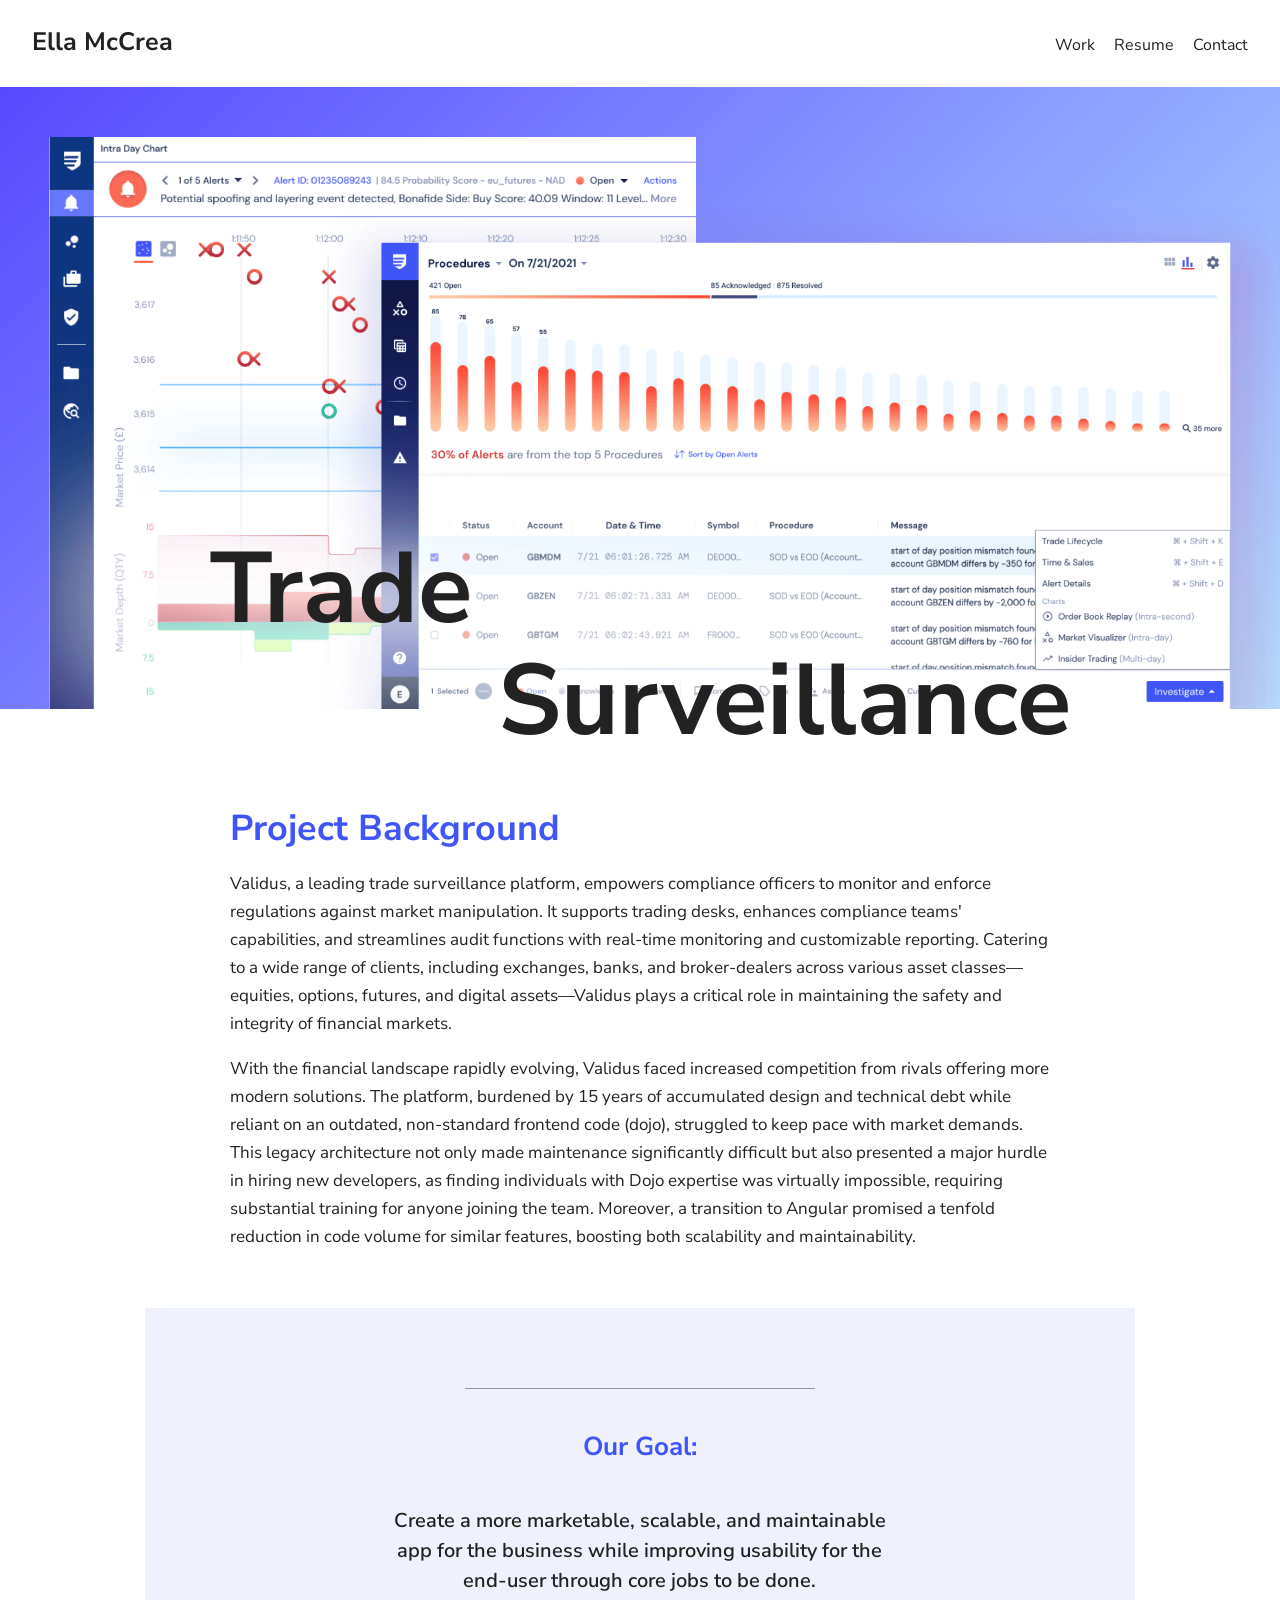
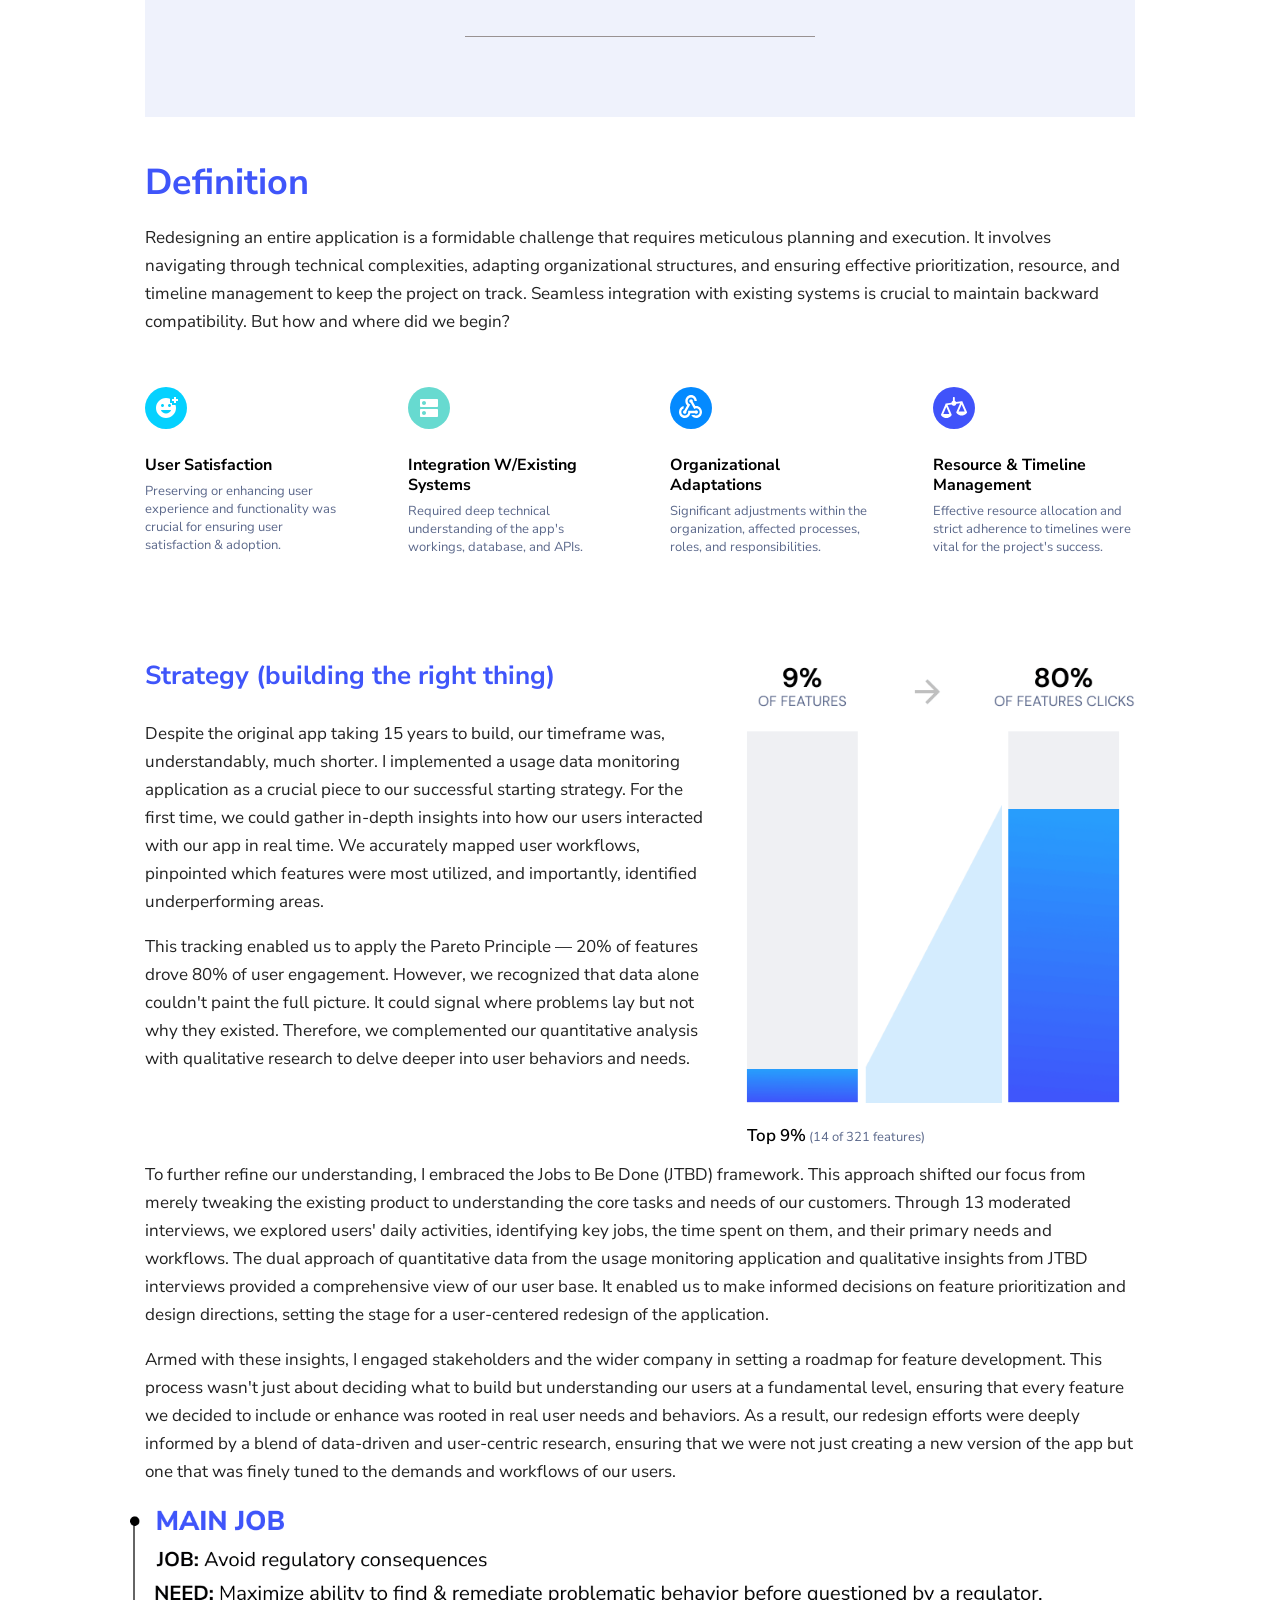
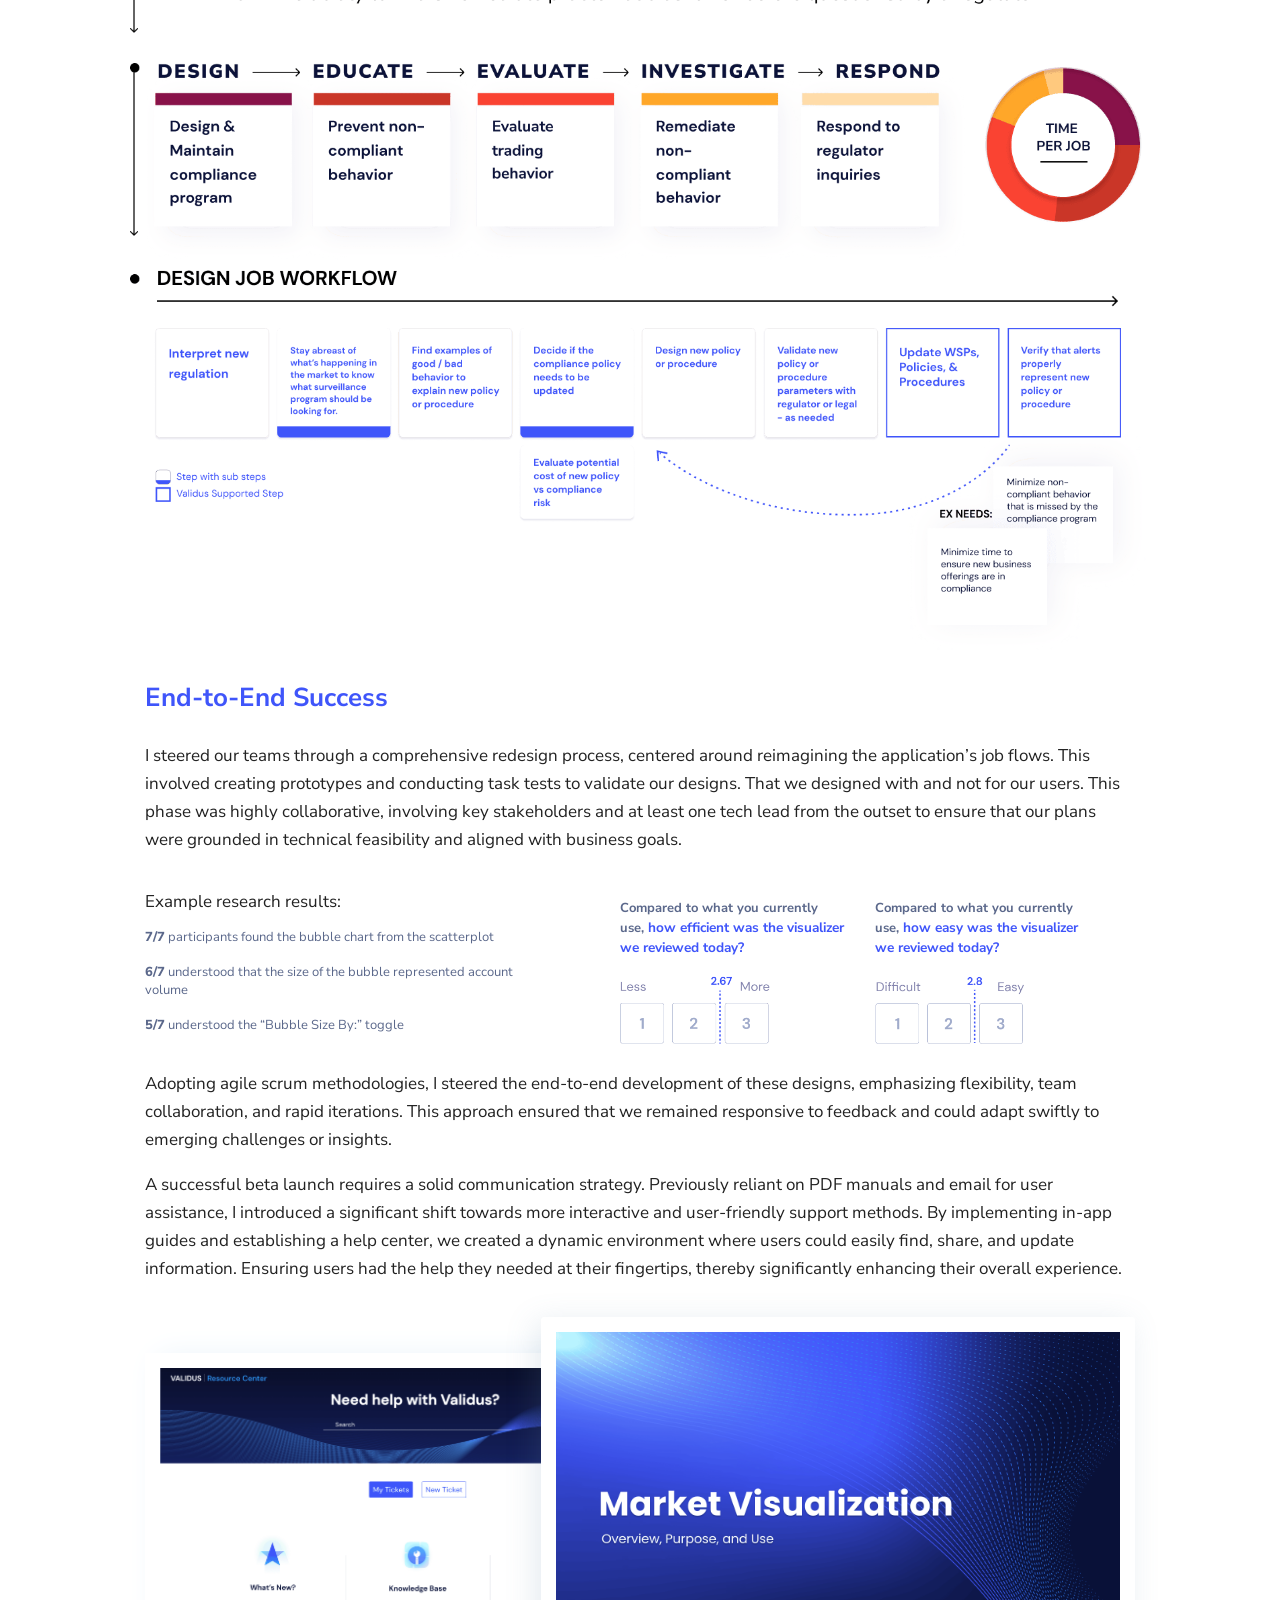
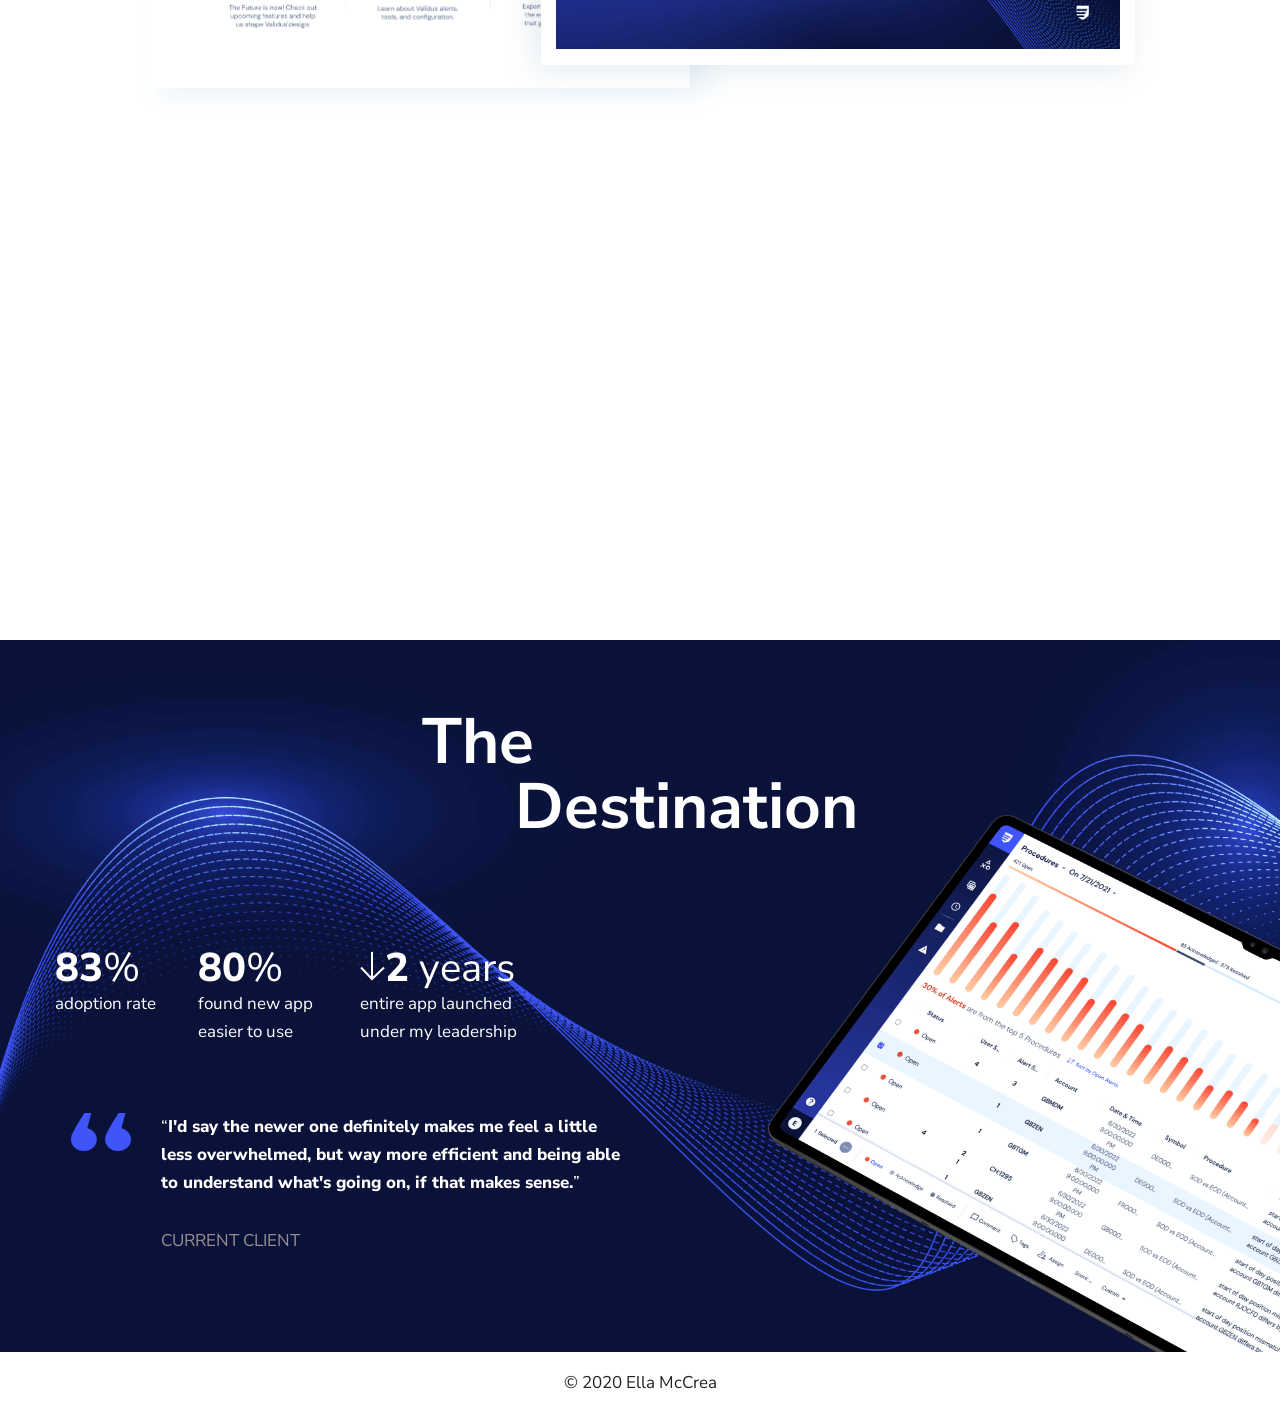
==== commit f9fbb896: "Update Compliance.html" ====
--- a/Compliance.html
+++ b/Compliance.html
@@ -27,7 +27,7 @@
       
     <div class="hero containerFluid">
 	      	<section class="row textCenter">
-	      		<h1 class="headerLine"><span class="left">Trading </span><span class="right">Surveillance</span></h1>
+	      		<h1 class="headerLine"><span class="left">Trade </span><span class="right">Surveillance</span></h1>
 	      	</section>
 	</div>
 	<main class="container">
@@ -148,4 +148,4 @@
         </section>
       </footer>
     </body>
-  </html>+  </html>
